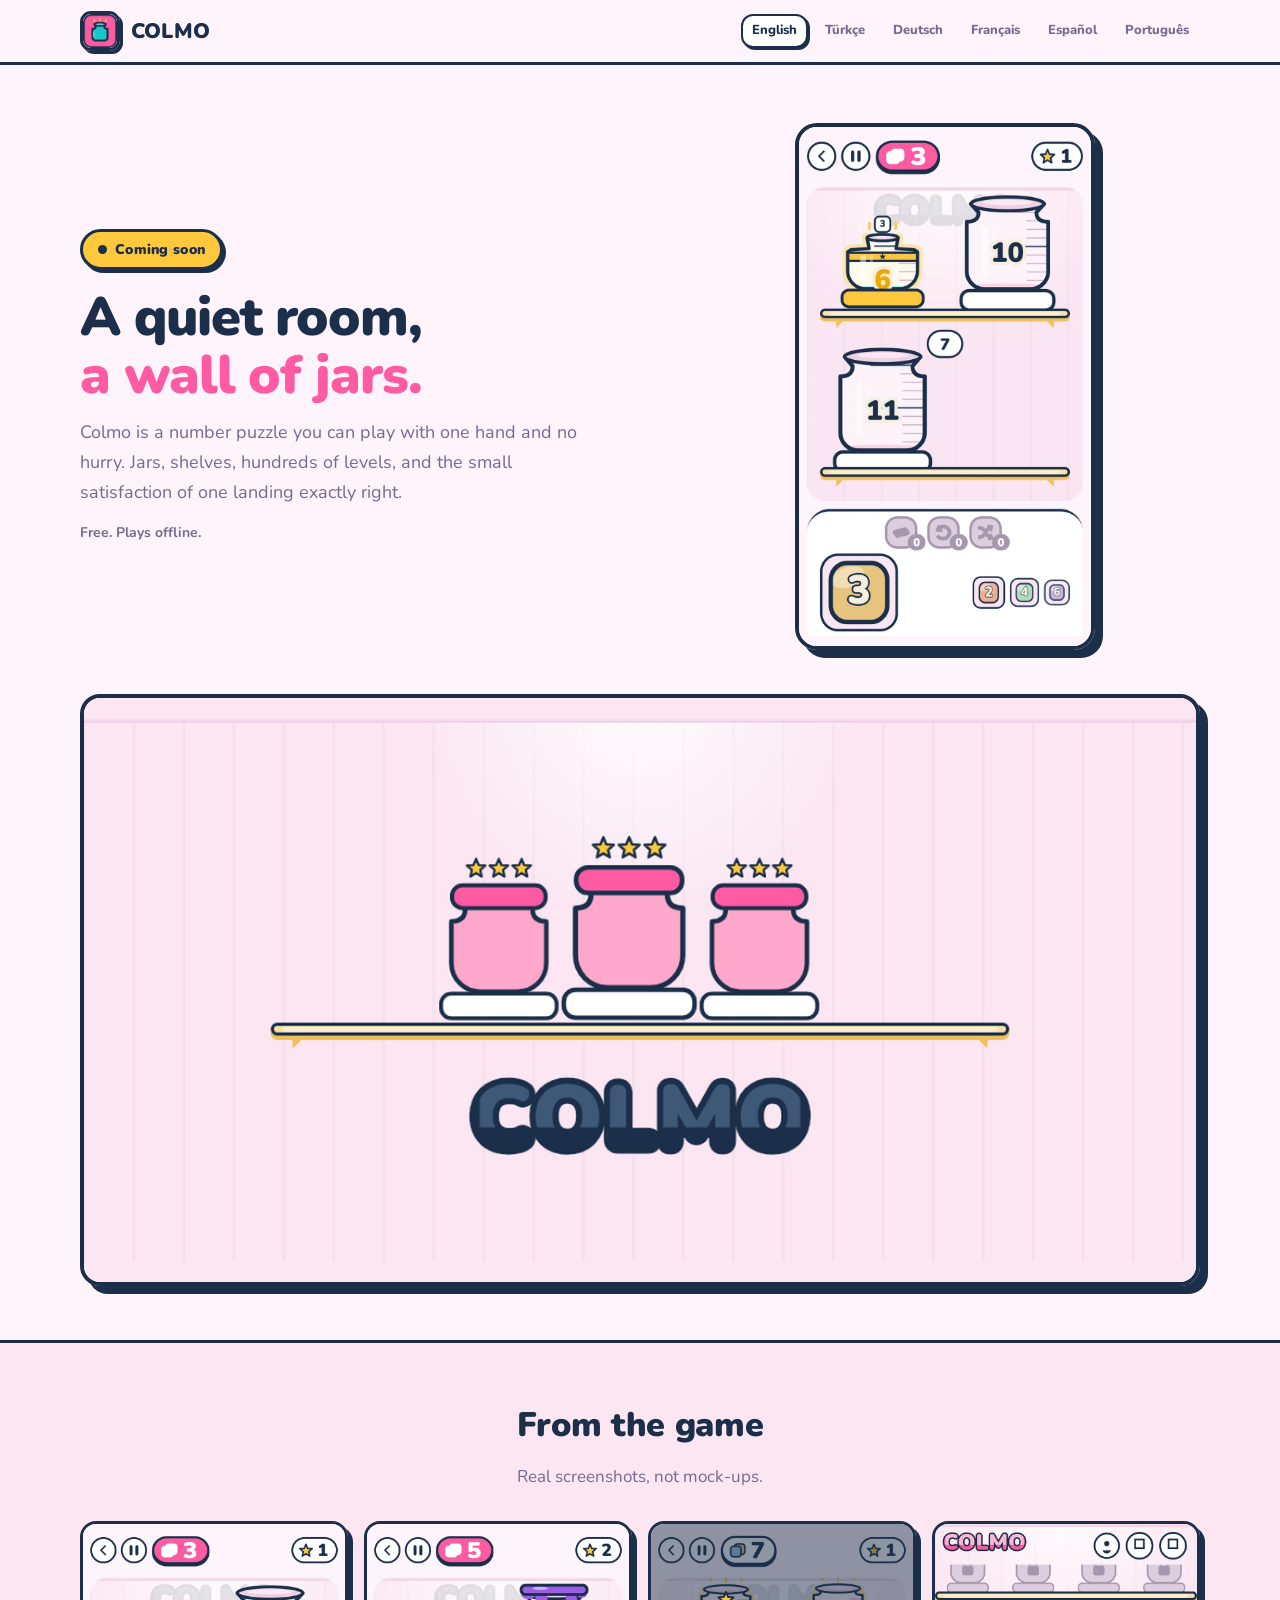
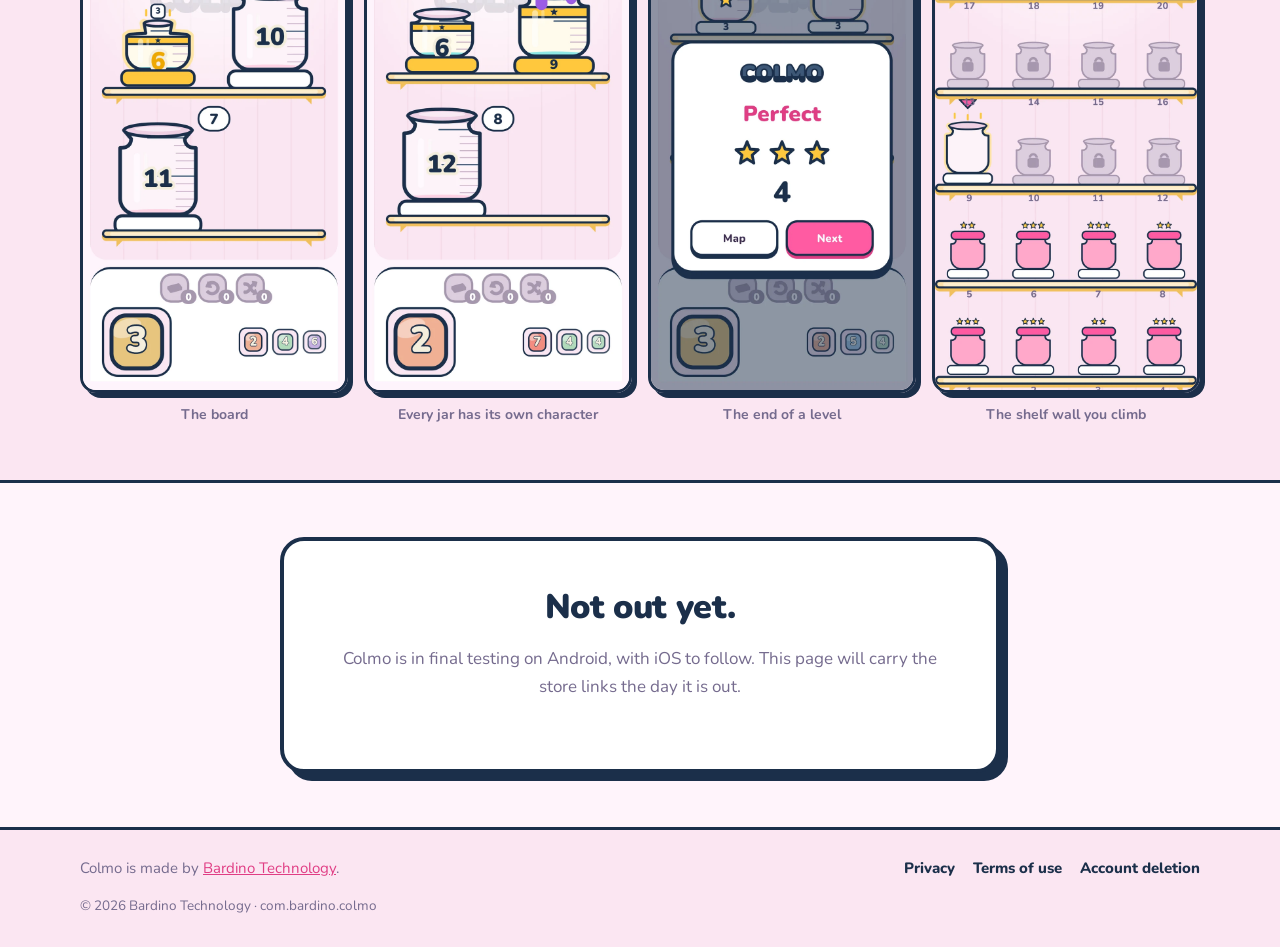
==== index.html @ 75ed853f "Move the site to colmo.bardino.app Links, canonical URLs, sitemap, contact address and CNAME now use" ====
<!DOCTYPE html>
<html lang="en">
<head>
    <meta charset="UTF-8">
    <meta name="viewport" content="width=device-width, initial-scale=1.0">
    <meta name="description" content="A calm number puzzle set in a room full of glass jars. Coming soon to Android and iOS.">
    <meta name="robots" content="index, follow">
    <meta property="og:type" content="website">
    <meta property="og:url" content="https://colmo.bardino.app/index.html">
    <meta property="og:title" content="Colmo - Fill every jar to the brim">
    <meta property="og:description" content="A calm number puzzle set in a room full of glass jars. Coming soon to Android and iOS.">
    <meta property="og:image" content="https://colmo.bardino.app/assets/colmo_share.png">
    <meta property="og:image:width" content="1200">
    <meta property="og:image:height" content="630">
    <meta property="og:locale" content="en_US">
    <meta property="og:site_name" content="Colmo">
    <meta name="twitter:card" content="summary_large_image">
    <meta name="twitter:title" content="Colmo - Fill every jar to the brim">
    <meta name="twitter:description" content="A calm number puzzle set in a room full of glass jars. Coming soon to Android and iOS.">
    <meta name="twitter:image" content="https://colmo.bardino.app/assets/colmo_share.png">
    <meta name="theme-color" content="#FFF4FB">
    <title>Colmo - Fill every jar to the brim</title>
    <link rel="canonical" href="https://colmo.bardino.app/index.html">
    <link rel="alternate" hreflang="en" href="https://colmo.bardino.app/index.html">
    <link rel="alternate" hreflang="tr" href="https://colmo.bardino.app/tr/index.html">
    <link rel="alternate" hreflang="de" href="https://colmo.bardino.app/de/index.html">
    <link rel="alternate" hreflang="fr" href="https://colmo.bardino.app/fr/index.html">
    <link rel="alternate" hreflang="es" href="https://colmo.bardino.app/es/index.html">
    <link rel="alternate" hreflang="pt" href="https://colmo.bardino.app/pt/index.html">
    <link rel="alternate" hreflang="x-default" href="https://colmo.bardino.app/">
    <link rel="icon" type="image/png" href="/favicon.png">
    <link rel="apple-touch-icon" href="/assets/colmo_icon.png">
    <link rel="manifest" href="/manifest.json">
    <link rel="preconnect" href="https://fonts.googleapis.com">
    <link rel="preconnect" href="https://fonts.gstatic.com" crossorigin>
    <link href="https://fonts.googleapis.com/css2?family=Nunito:wght@400;600;700;800;900&display=swap" rel="stylesheet">
    <link rel="stylesheet" href="/css/style.css">
</head>
<body>
<header class="ust">
    <div class="kap">
        <a class="marka" href="/">
            <img src="/assets/colmo_icon.png" alt="Colmo" width="40" height="40">
            <b>COLMO</b>
        </a>
        <div class="diller"><a href="/index.html" hreflang="en" aria-current="page">English</a><a href="/tr/index.html" hreflang="tr">Türkçe</a><a href="/de/index.html" hreflang="de">Deutsch</a><a href="/fr/index.html" hreflang="fr">Français</a><a href="/es/index.html" hreflang="es">Español</a><a href="/pt/index.html" hreflang="pt">Português</a></div>
    </div>
</header>

<section class="kahraman">
    <div class="kap">
        <div>
            <span class="rozet">Coming soon</span>
            <h1>A quiet room,<br><em>a wall of jars.</em></h1>
            <p class="alt">Colmo is a number puzzle you can play with one hand and no hurry. Jars, shelves, hundreds of levels, and the small satisfaction of one landing exactly right.</p>
            <p class="kucuk">Free. Plays offline.</p>
        </div>
        <div class="telefon">
            <img src="/assets/shots/01_board.webp" alt="The board" width="800" height="1422" loading="eager">
        </div>
    </div>
</section>

<section class="bant">
    <img src="/assets/colmo_share.png" alt="Colmo jars on a shelf" width="1200" height="630" loading="lazy">
</section>

<section class="duvar-bolum">
    <div class="kap">
        <h2>From the game</h2>
        <p class="bolum-alt">Real screenshots, not mock-ups.</p>
        <div class="vitrin"><figure><img src="/assets/shots/01_board.webp" alt="The board" width="800" height="1422" loading="lazy"><figcaption>The board</figcaption></figure><figure><img src="/assets/shots/02_wax.webp" alt="Every jar has its own character" width="800" height="1422" loading="lazy"><figcaption>Every jar has its own character</figcaption></figure><figure><img src="/assets/shots/03_result.webp" alt="The end of a level" width="800" height="1422" loading="lazy"><figcaption>The end of a level</figcaption></figure><figure><img src="/assets/shots/04_map.webp" alt="The shelf wall you climb" width="800" height="1422" loading="lazy"><figcaption>The shelf wall you climb</figcaption></figure></div>
    </div>
</section>

<section class="kapanis">
    <div class="kap">
        <div class="kutu">
            <h2>Not out yet.</h2>
            <p class="bolum-alt">Colmo is in final testing on Android, with iOS to follow. This page will carry the store links the day it is out.</p>
        </div>
    </div>
</section>

<script type="application/ld+json">
{
  "@context": "https://schema.org",
  "@type": "MobileApplication",
  "name": "Colmo",
  "applicationCategory": "GameApplication",
  "operatingSystem": "Android, iOS",
  "url": "https://colmo.bardino.app/",
  "image": "https://colmo.bardino.app/assets/colmo_share.png",
  "offers": {"@type": "Offer", "price": "0", "priceCurrency": "TRY"},
  "publisher": {"@type": "Organization", "name": "Bardino Technology"}
}
</script>
<footer>
    <div class="kap">
        <span>Colmo is made by <a href="https://bardino.app">Bardino Technology</a>.</span>
        <div class="f-baglantilar">
            <a href="/privacy.html">Privacy</a>
            <a href="/terms.html">Terms of use</a>
            <a href="/account-deletion.html">Account deletion</a>
        </div>
    </div>
    <div class="kap f-alt">&copy; 2026 Bardino Technology &middot; com.bardino.colmo</div>
</footer>

</body>
</html>
---- css/style.css ----
/* Colmo - colmo.bardino.app
 *
 * Palet oyunun kendisinden alindi (lib/theme.dart), siteye ozel renk
 * uydurulmadi. Decimo sitesindeki kural burada da gecerli: siteyi gorup
 * uygulamayi acan kisi ayni urune bakmali.
 *
 * Bir kural daha oyundan devralindi ve bu siteyi Decimo'nunkinden ayiran sey
 * o: COLMO'da derinlik KATI bir ofset kabartmadir, bulanik golge degil.
 * theme.dart'in basinda aynen boyle yaziyor ("a blur is a bug"). Sitede de
 * hicbir yerde blur yok; her kabartma tam piksel, tam renk.
 */

:root {
  --zemin:   #FFF4FB;
  --duvar:   #FBE6F2;
  --beyaz:   #FFFFFF;
  --pembe:   #FF5BA3;
  --pembe-d: #E03D84;
  --turkuaz: #14C8C8;
  --turkuaz-d: #0FA3A3;
  --sari:    #FFC83D;
  --sari-d:  #F0A800;
  --mor:     #9B5DE5;
  --lacivert:#1B2F4A;
  --ink:     #3A2A4D;
  --soluk:   #756B8E;
  --raf:     #FFE0A8;
  --raf-k:   #F2C05A;
  --r:       18px;
  --r-s:     12px;
}

* { box-sizing: border-box; margin: 0; padding: 0; }

/* Genislik ezilirken yukseklik oznitelikte kalirsa 1422 piksellik bir satir
   aciliyor ve metin ekranin altina dusuyor. height:auto sart. */
img { max-width: 100%; height: auto; display: block; }

html { scroll-behavior: smooth; }

body {
  background: var(--zemin);
  color: var(--ink);
  font-family: Nunito, system-ui, -apple-system, "Segoe UI", sans-serif;
  font-size: 17px;
  line-height: 1.65;
  -webkit-font-smoothing: antialiased;
}

.kap { width: min(1120px, 92vw); margin: 0 auto; }

a { color: var(--pembe-d); }

/* ── Ust bar ─────────────────────────────────────────────────────────── */
.ust {
  position: sticky; top: 0; z-index: 50;
  background: rgba(255, 244, 251, .92);
  border-bottom: 3px solid var(--lacivert);
}
.ust .kap { display: flex; align-items: center; gap: 14px; padding: 11px 0; }
.marka { display: flex; align-items: center; gap: 11px; text-decoration: none; color: var(--lacivert); }
.marka img {
  width: 40px; height: 40px; border-radius: 11px;
  border: 3px solid var(--lacivert);
  box-shadow: 3px 3px 0 var(--lacivert);
}
.marka b { font-size: 21px; font-weight: 900; letter-spacing: .01em; }

/* Dil secici: bayrak yok. Bayrak dili degil ulkeyi gosterir ve altisi da
   birden cok ulkede konusuluyor. */
.diller { margin-left: auto; display: flex; gap: 6px; flex-wrap: wrap; }
.diller a {
  display: inline-block; padding: 4px 9px; border-radius: var(--r-s);
  font-size: 13px; font-weight: 800; text-decoration: none;
  color: var(--soluk); border: 2px solid transparent;
}
.diller a:hover { color: var(--lacivert); border-color: var(--duvar); }
.diller a[aria-current="page"] {
  color: var(--lacivert); background: var(--beyaz);
  border-color: var(--lacivert); box-shadow: 2px 2px 0 var(--lacivert);
}

/* ── Kahraman ────────────────────────────────────────────────────────── */
.kahraman { padding: 58px 0 44px; }
.kahraman .kap { display: grid; grid-template-columns: 1.05fr .95fr; gap: 46px; align-items: center; }
@media (max-width: 860px) {
  .kahraman { padding: 36px 0 30px; }
  .kahraman .kap { grid-template-columns: 1fr; gap: 30px; }
}

.rozet {
  display: inline-flex; align-items: center; gap: 8px;
  background: var(--sari); color: var(--lacivert);
  border: 3px solid var(--lacivert); border-radius: 999px;
  box-shadow: 3px 3px 0 var(--lacivert);
  padding: 6px 15px; font-weight: 900; font-size: 14px; letter-spacing: .02em;
}
.rozet::before {
  content: ""; width: 9px; height: 9px; border-radius: 50%;
  background: var(--lacivert);
}

.kahraman h1 {
  margin: 18px 0 14px;
  font-size: clamp(34px, 5.6vw, 54px); line-height: 1.08;
  font-weight: 900; letter-spacing: -.02em; color: var(--lacivert);
}
.kahraman h1 em { font-style: normal; color: var(--pembe); }
.alt { font-size: 18px; color: var(--soluk); max-width: 46ch; }
.kucuk { margin-top: 14px; font-size: 14px; color: var(--soluk); font-weight: 700; }

.telefon img {
  width: min(300px, 76vw); margin: 0 auto;
  border-radius: 22px; border: 4px solid var(--lacivert);
  box-shadow: 8px 8px 0 var(--lacivert);
}

/* ── Bolumler ───────────────────────────────────────────────────────── */
section { padding: 54px 0; }
.duvar-bolum { background: var(--duvar); border-top: 3px solid var(--lacivert); border-bottom: 3px solid var(--lacivert); }
h2 {
  font-size: clamp(25px, 3.4vw, 34px); font-weight: 900;
  color: var(--lacivert); letter-spacing: -.01em; text-align: center;
}
.bolum-alt { text-align: center; color: var(--soluk); margin: 10px auto 30px; max-width: 62ch; }

.adimlar { display: grid; grid-template-columns: repeat(3, 1fr); gap: 20px; }
.ozellikler { display: grid; grid-template-columns: repeat(4, 1fr); gap: 18px; }
@media (max-width: 900px) { .adimlar { grid-template-columns: 1fr; } .ozellikler { grid-template-columns: repeat(2, 1fr); } }
@media (max-width: 520px) { .ozellikler { grid-template-columns: 1fr; } }

.adim, .ozellik {
  background: var(--beyaz); border: 3px solid var(--lacivert);
  border-radius: var(--r); padding: 22px 20px;
  box-shadow: 5px 5px 0 var(--lacivert);
}
.adim h3, .ozellik h3 { font-size: 18px; font-weight: 900; color: var(--lacivert); margin-bottom: 6px; }
.adim p, .ozellik p { color: var(--soluk); font-size: 15.5px; }

/* Bant: oyunun kendi karesi, tam genislikte. Siteye kavanoz cizilmiyor;
   gorunen her kavanoz oyundan geliyor. */
.bant { padding: 0 0 54px; }
.bant img {
  width: min(1120px, 92vw); margin: 0 auto;
  border-radius: 20px; border: 4px solid var(--lacivert);
  box-shadow: 8px 8px 0 var(--lacivert);
}

/* ── Vitrin ─────────────────────────────────────────────────────────── */
.vitrin { display: grid; grid-template-columns: repeat(4, 1fr); gap: 16px; }
@media (max-width: 900px) { .vitrin { grid-template-columns: repeat(2, 1fr); } }
.vitrin figure { text-align: center; }
.vitrin img {
  border-radius: 16px; border: 3px solid var(--lacivert);
  box-shadow: 5px 5px 0 var(--lacivert);
}
.vitrin figcaption { margin-top: 10px; font-size: 14px; color: var(--soluk); font-weight: 700; }

/* ── Kapanis ────────────────────────────────────────────────────────── */
.kapanis { text-align: center; }
.kapanis .kutu {
  background: var(--beyaz); border: 4px solid var(--lacivert);
  border-radius: 24px; box-shadow: 8px 8px 0 var(--lacivert);
  padding: 38px 26px; max-width: 720px; margin: 0 auto;
}

/* ── Altbilgi ───────────────────────────────────────────────────────── */
footer { border-top: 3px solid var(--lacivert); background: var(--duvar); padding: 26px 0 30px; }
footer .kap { display: flex; flex-wrap: wrap; gap: 14px; align-items: center; justify-content: space-between; }
footer span { color: var(--soluk); font-size: 15px; }
.f-baglantilar { display: flex; gap: 18px; flex-wrap: wrap; }
.f-baglantilar a { color: var(--lacivert); font-weight: 800; font-size: 15px; text-decoration: none; }
.f-baglantilar a:hover { color: var(--pembe); text-decoration: underline; }
.f-alt { margin-top: 14px; color: var(--soluk); font-size: 13.5px; justify-content: flex-start; }
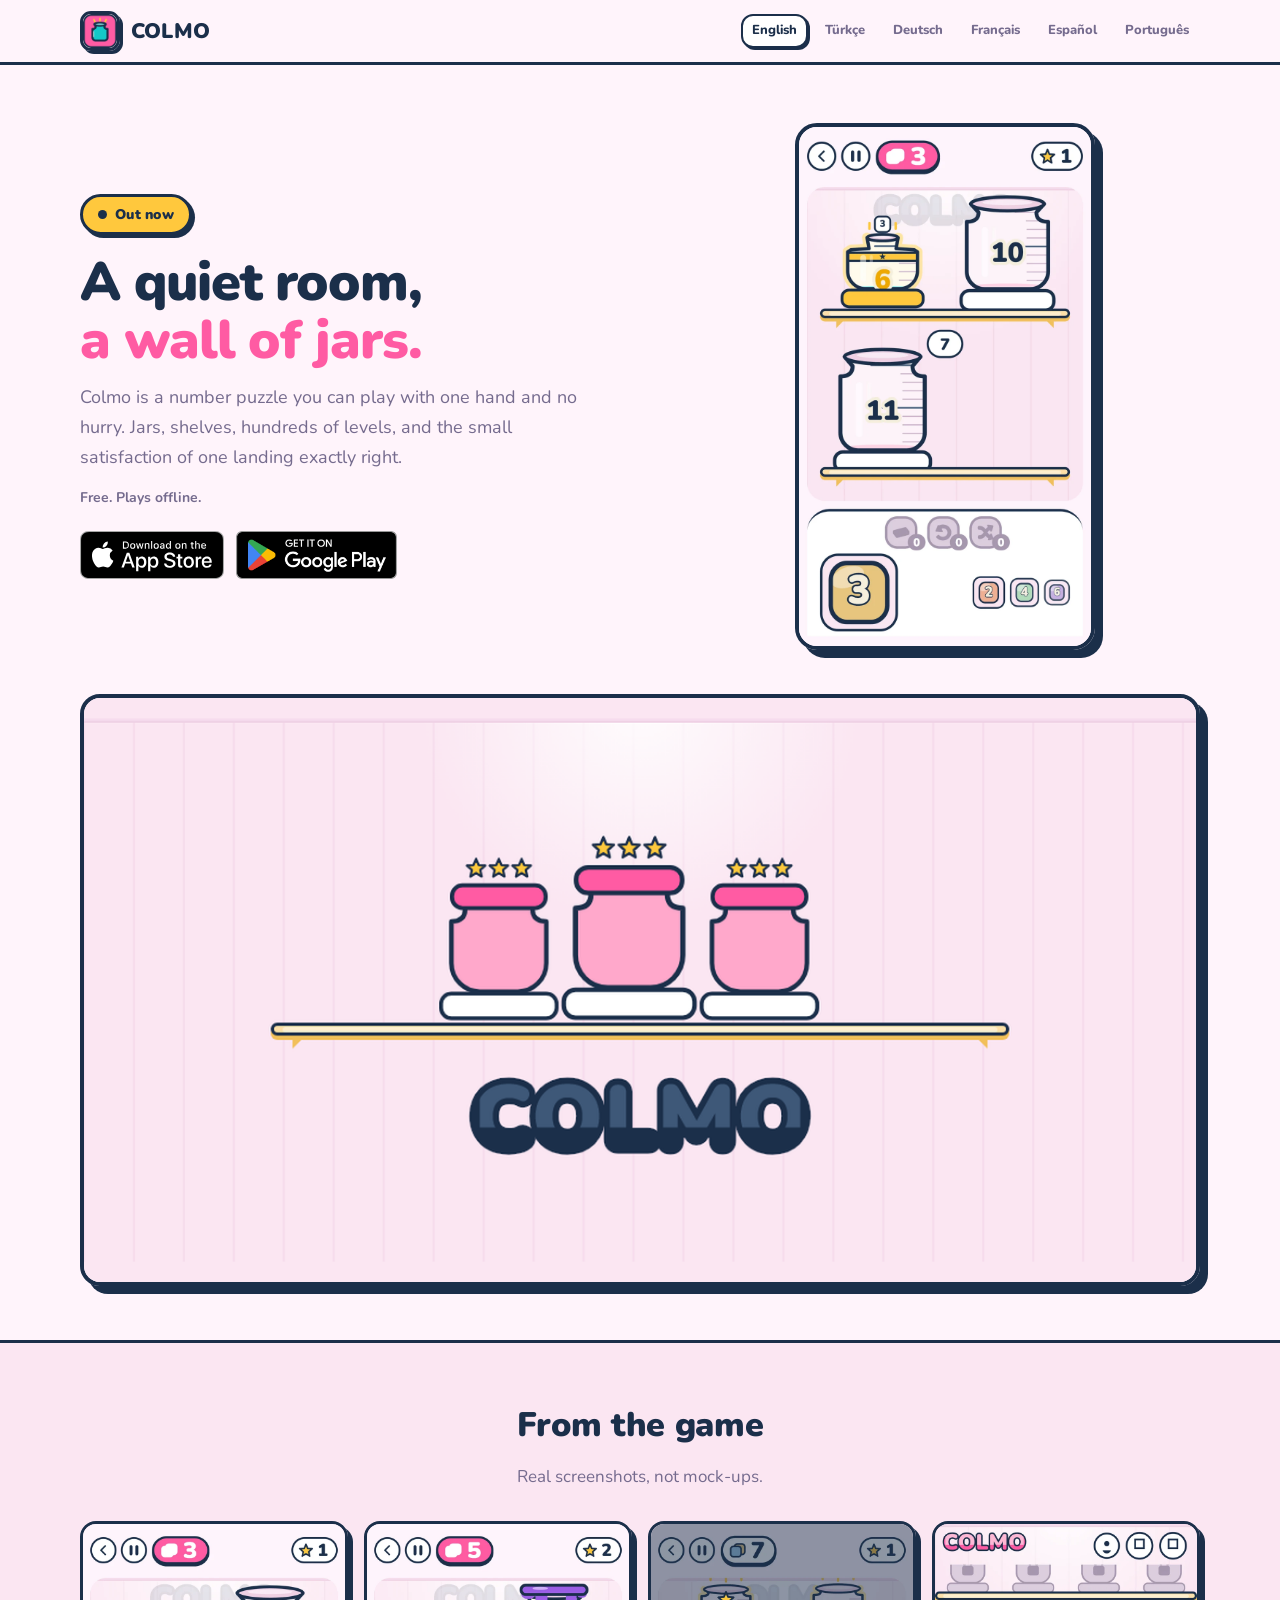
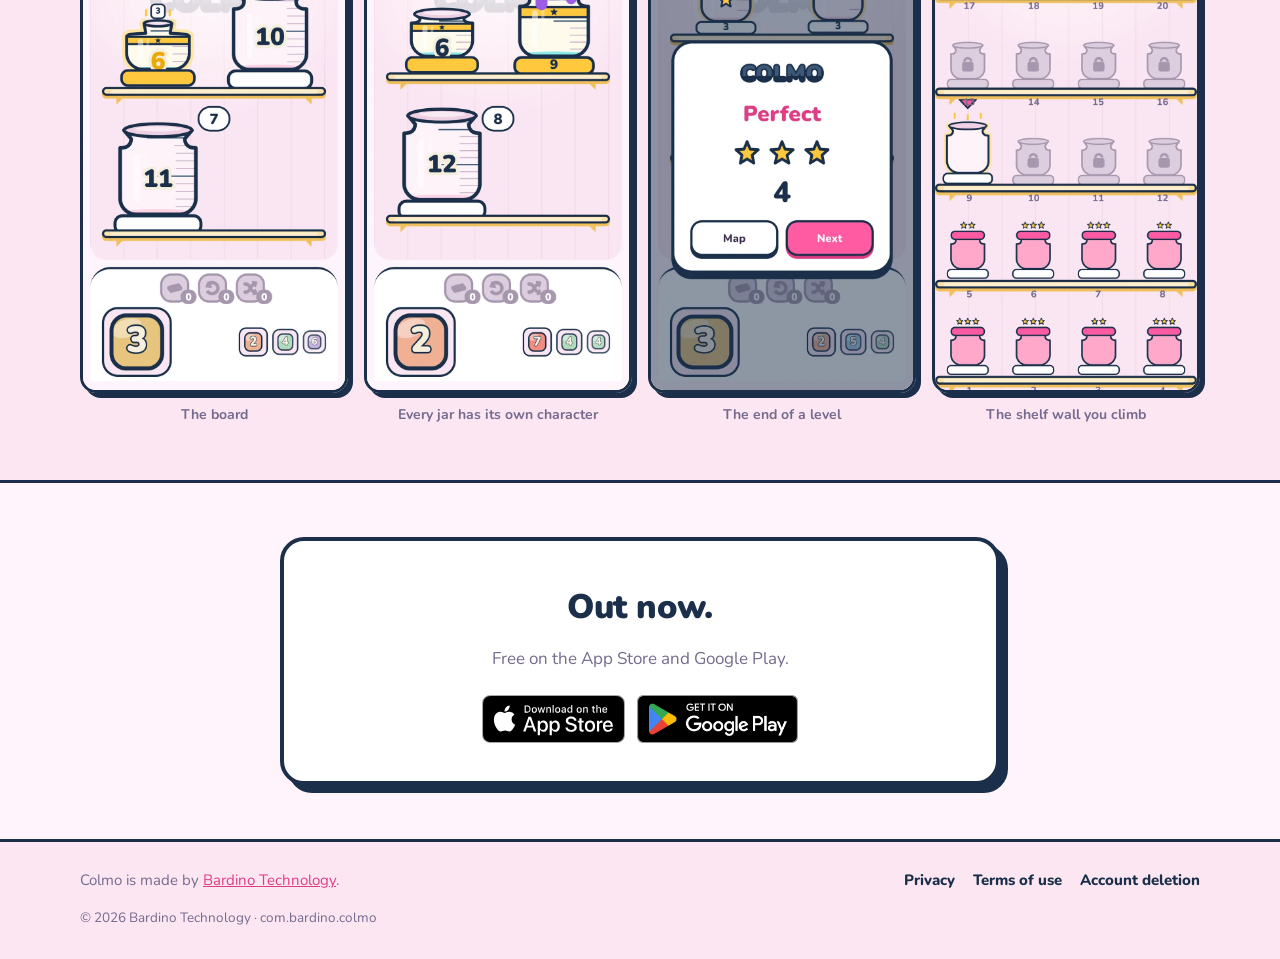
==== commit c19e472d: "Colmo is out: store badges and links in all six languages The landing page still said coming soon in" ====
--- a/index.html
+++ b/index.html
@@ -3,12 +3,12 @@
 <head>
     <meta charset="UTF-8">
     <meta name="viewport" content="width=device-width, initial-scale=1.0">
-    <meta name="description" content="A calm number puzzle set in a room full of glass jars. Coming soon to Android and iOS.">
+    <meta name="description" content="A calm number puzzle set in a room full of glass jars. Free on Android and iOS.">
     <meta name="robots" content="index, follow">
     <meta property="og:type" content="website">
     <meta property="og:url" content="https://colmo.bardino.app/index.html">
     <meta property="og:title" content="Colmo - Fill every jar to the brim">
-    <meta property="og:description" content="A calm number puzzle set in a room full of glass jars. Coming soon to Android and iOS.">
+    <meta property="og:description" content="A calm number puzzle set in a room full of glass jars. Free on Android and iOS.">
     <meta property="og:image" content="https://colmo.bardino.app/assets/colmo_share.png">
     <meta property="og:image:width" content="1200">
     <meta property="og:image:height" content="630">
@@ -16,7 +16,7 @@
     <meta property="og:site_name" content="Colmo">
     <meta name="twitter:card" content="summary_large_image">
     <meta name="twitter:title" content="Colmo - Fill every jar to the brim">
-    <meta name="twitter:description" content="A calm number puzzle set in a room full of glass jars. Coming soon to Android and iOS.">
+    <meta name="twitter:description" content="A calm number puzzle set in a room full of glass jars. Free on Android and iOS.">
     <meta name="twitter:image" content="https://colmo.bardino.app/assets/colmo_share.png">
     <meta name="theme-color" content="#FFF4FB">
     <title>Colmo - Fill every jar to the brim</title>
@@ -50,10 +50,11 @@
 <section class="kahraman">
     <div class="kap">
         <div>
-            <span class="rozet">Coming soon</span>
+            <span class="rozet">Out now</span>
             <h1>A quiet room,<br><em>a wall of jars.</em></h1>
             <p class="alt">Colmo is a number puzzle you can play with one hand and no hurry. Jars, shelves, hundreds of levels, and the small satisfaction of one landing exactly right.</p>
             <p class="kucuk">Free. Plays offline.</p>
+            <div class="magaza"><a href="https://apps.apple.com/app/colmo-jar-puzzle/id6805859722"><img src="/assets/badges/en/app_store.svg" alt="Colmo on the App Store" width="144" height="48"></a><a href="https://play.google.com/store/apps/details?id=com.bardino.colmo"><img src="/assets/badges/en/google_play.png" alt="Colmo on Google Play" width="161" height="48"></a></div>
         </div>
         <div class="telefon">
             <img src="/assets/shots/01_board.webp" alt="The board" width="800" height="1422" loading="eager">
@@ -76,8 +77,9 @@
 <section class="kapanis">
     <div class="kap">
         <div class="kutu">
-            <h2>Not out yet.</h2>
-            <p class="bolum-alt">Colmo is in final testing on Android, with iOS to follow. This page will carry the store links the day it is out.</p>
+            <h2>Out now.</h2>
+            <p class="bolum-alt">Free on the App Store and Google Play.</p>
+            <div class="magaza"><a href="https://apps.apple.com/app/colmo-jar-puzzle/id6805859722"><img src="/assets/badges/en/app_store.svg" alt="Colmo on the App Store" width="144" height="48"></a><a href="https://play.google.com/store/apps/details?id=com.bardino.colmo"><img src="/assets/badges/en/google_play.png" alt="Colmo on Google Play" width="161" height="48"></a></div>
         </div>
     </div>
 </section>
--- a/css/style.css
+++ b/css/style.css
@@ -115,6 +115,14 @@
   box-shadow: 8px 8px 0 var(--lacivert);
 }
 
+/* Magaza rozetleri resmi dosyalar, olduklari gibi: kabartma, cerceve ya da
+   renk eklenmez (Apple ve Google kilavuzu). Kati golge kurali burada islemez.
+   Iki rozet arasi en az rozet boyunun dortte biri. */
+.magaza { margin-top: 22px; display: flex; gap: 12px; flex-wrap: wrap; }
+.magaza a { display: block; }
+.magaza img { height: 48px; width: auto; }
+.kapanis .magaza { justify-content: center; }
+
 /* ── Bolumler ───────────────────────────────────────────────────────── */
 section { padding: 54px 0; }
 .duvar-bolum { background: var(--duvar); border-top: 3px solid var(--lacivert); border-bottom: 3px solid var(--lacivert); }
@@ -163,6 +171,7 @@
   border-radius: 24px; box-shadow: 8px 8px 0 var(--lacivert);
   padding: 38px 26px; max-width: 720px; margin: 0 auto;
 }
+.kapanis .kutu .bolum-alt { margin-bottom: 0; }
 
 /* ── Altbilgi ───────────────────────────────────────────────────────── */
 footer { border-top: 3px solid var(--lacivert); background: var(--duvar); padding: 26px 0 30px; }
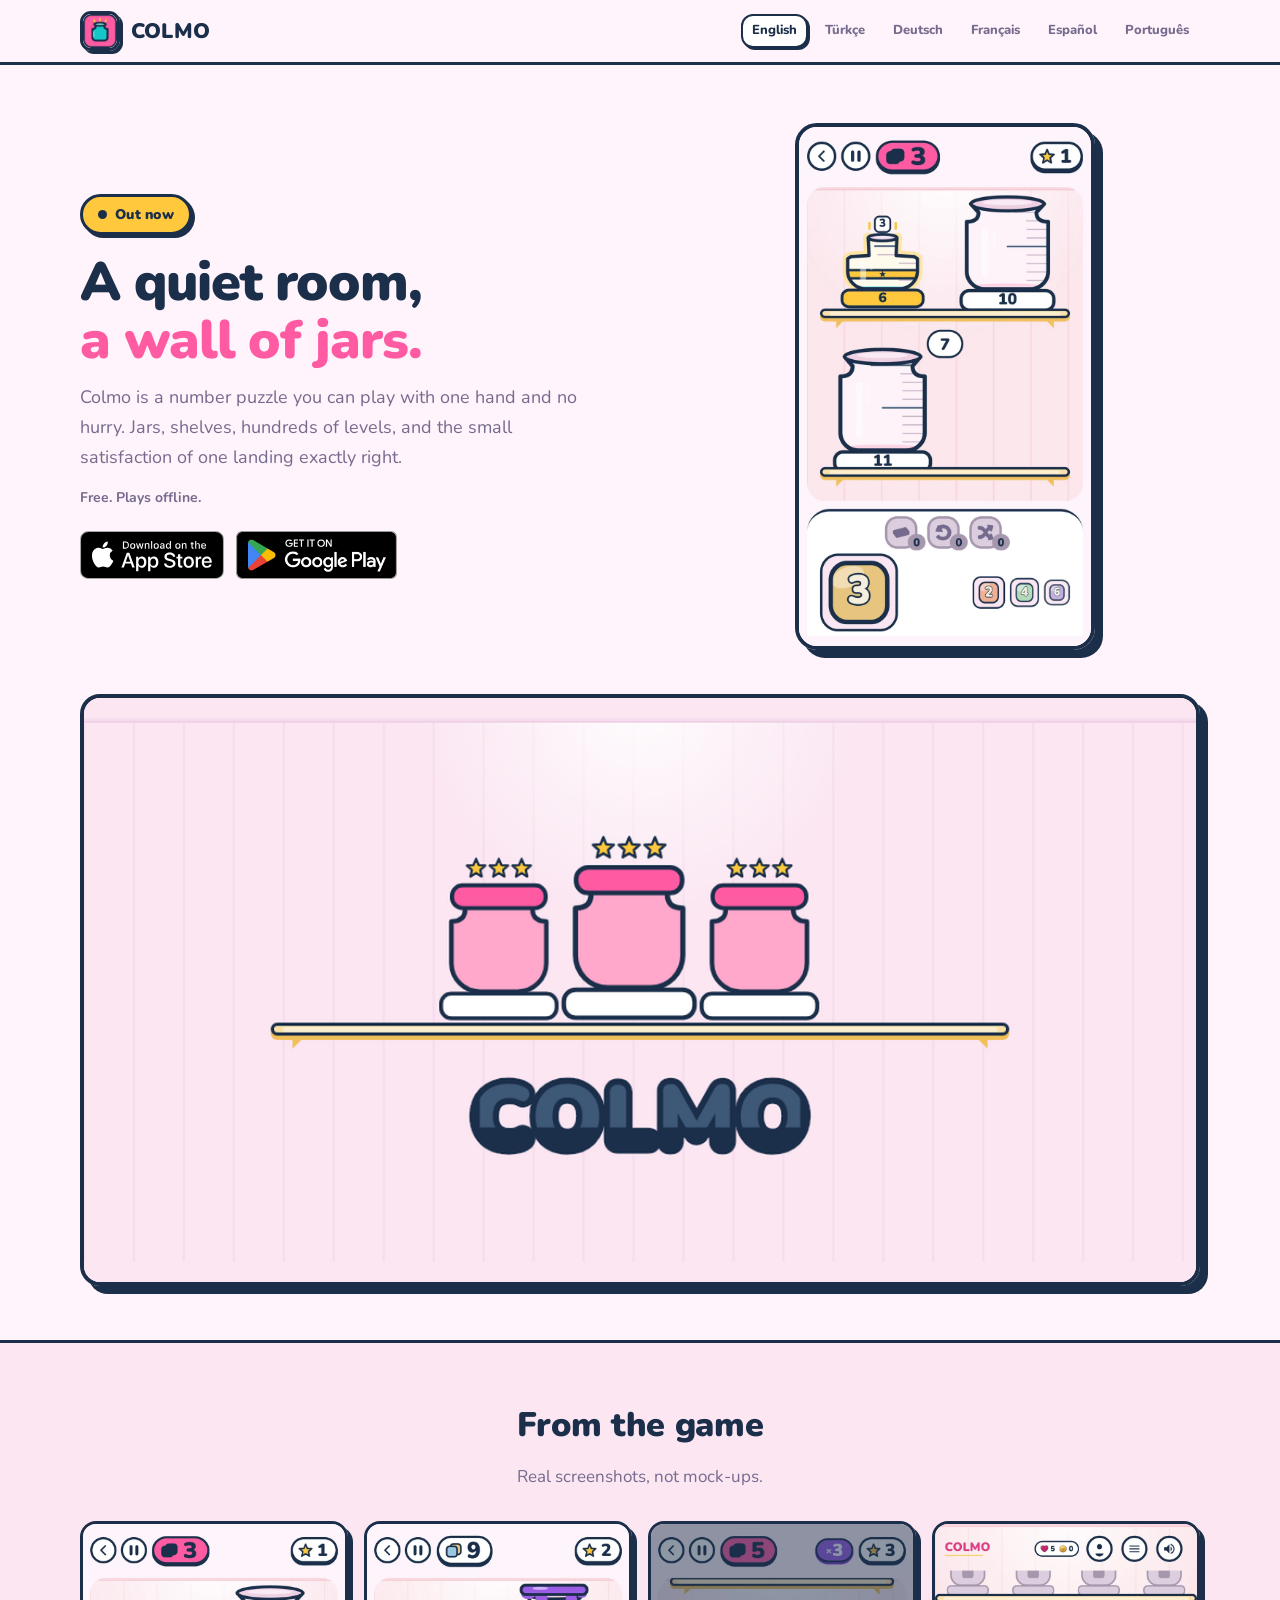
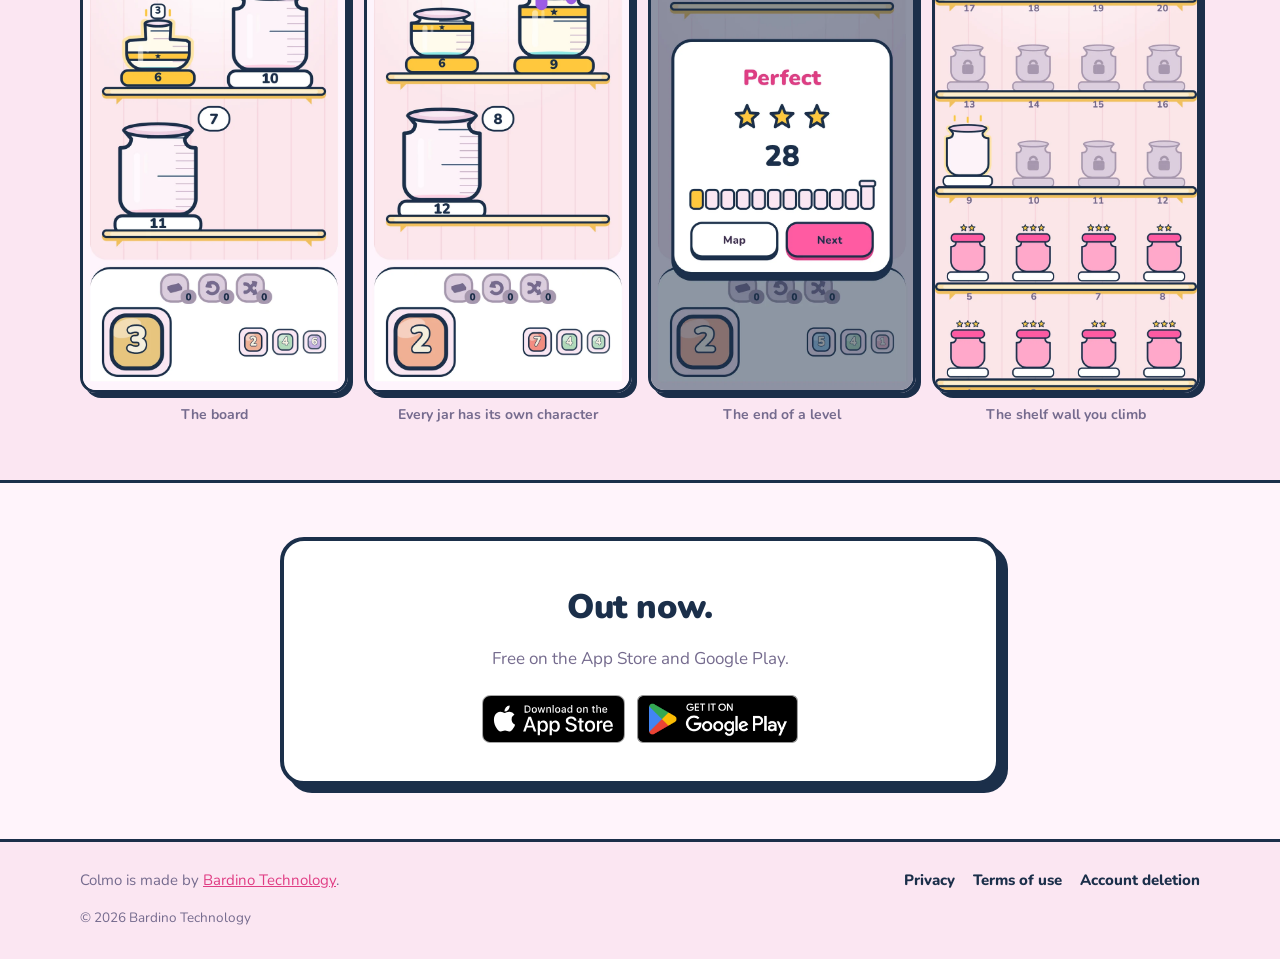
==== commit 0048caf6: "Follow the system dark mode, drop the package name, refresh screenshots bardino.app follows prefers-" ====
--- a/index.html
+++ b/index.html
@@ -18,7 +18,8 @@
     <meta name="twitter:title" content="Colmo - Fill every jar to the brim">
     <meta name="twitter:description" content="A calm number puzzle set in a room full of glass jars. Free on Android and iOS.">
     <meta name="twitter:image" content="https://colmo.bardino.app/assets/colmo_share.png">
-    <meta name="theme-color" content="#FFF4FB">
+    <meta name="theme-color" content="#FFF4FB" media="(prefers-color-scheme: light)">
+    <meta name="theme-color" content="#3A2A4D" media="(prefers-color-scheme: dark)">
     <title>Colmo - Fill every jar to the brim</title>
     <link rel="canonical" href="https://colmo.bardino.app/index.html">
     <link rel="alternate" hreflang="en" href="https://colmo.bardino.app/index.html">
@@ -106,7 +107,7 @@
             <a href="/account-deletion.html">Account deletion</a>
         </div>
     </div>
-    <div class="kap f-alt">&copy; 2026 Bardino Technology &middot; com.bardino.colmo</div>
+    <div class="kap f-alt">&copy; 2026 Bardino Technology</div>
 </footer>
 
 </body>
--- a/css/style.css
+++ b/css/style.css
@@ -28,6 +28,36 @@
   --raf-k:   #F2C05A;
   --r:       18px;
   --r-s:     12px;
+
+  /* Lacivert iki ayri is goruyordu: baslik rengi ve kontur/golge rengi. Acik
+     temada ikisi ayni renk, koyu temada ayrilmalari gerek (baslik acilir,
+     kontur koyulasir), o yuzden iki ad. Sari rozetin uzerindeki lacivert ise
+     zeminden bagimsiz, --lacivert olarak kaldi. */
+  --baslik:  var(--lacivert);
+  --kontur:  var(--lacivert);
+  --ust:     rgba(255, 244, 251, .92);
+  --baglanti: var(--pembe-d);
+  color-scheme: light dark;
+}
+
+/* Koyu tema: sistem tercihine uyuyor, bardino.app ile ayni kural. Oyunun koyu
+   temasi yok; zemin bardino.app'in koyu temada Colmo kartina verdigi renk
+   (#3A2A4D, oyunun murekkebi), kontur ve golge oradaki #07060F. Ara tonlar bu
+   ikisiyle acik metin renginin karisimi, yeni renk uydurulmadi. Pembe
+   baglanti koyu kutuda AA'yi gecmiyor (3.35); oyunun acik pembesi #FFB8D4
+   geciyor (6.02). */
+@media (prefers-color-scheme: dark) {
+  :root {
+    --zemin:   #3A2A4D;
+    --duvar:   #2B1F3A;
+    --beyaz:   #4E3E5D;
+    --ink:     #E9E3EF;
+    --soluk:   #C9C0DA;
+    --baslik:  #FDF6F0;
+    --kontur:  #07060F;
+    --ust:     rgba(58, 42, 77, .92);
+    --baglanti: #FFB8D4;
+  }
 }
 
 * { box-sizing: border-box; margin: 0; padding: 0; }
@@ -49,20 +79,20 @@
 
 .kap { width: min(1120px, 92vw); margin: 0 auto; }
 
-a { color: var(--pembe-d); }
+a { color: var(--baglanti); }
 
 /* ── Ust bar ─────────────────────────────────────────────────────────── */
 .ust {
   position: sticky; top: 0; z-index: 50;
-  background: rgba(255, 244, 251, .92);
-  border-bottom: 3px solid var(--lacivert);
+  background: var(--ust);
+  border-bottom: 3px solid var(--kontur);
 }
 .ust .kap { display: flex; align-items: center; gap: 14px; padding: 11px 0; }
-.marka { display: flex; align-items: center; gap: 11px; text-decoration: none; color: var(--lacivert); }
+.marka { display: flex; align-items: center; gap: 11px; text-decoration: none; color: var(--baslik); }
 .marka img {
   width: 40px; height: 40px; border-radius: 11px;
-  border: 3px solid var(--lacivert);
-  box-shadow: 3px 3px 0 var(--lacivert);
+  border: 3px solid var(--kontur);
+  box-shadow: 3px 3px 0 var(--kontur);
 }
 .marka b { font-size: 21px; font-weight: 900; letter-spacing: .01em; }
 
@@ -74,10 +104,10 @@
   font-size: 13px; font-weight: 800; text-decoration: none;
   color: var(--soluk); border: 2px solid transparent;
 }
-.diller a:hover { color: var(--lacivert); border-color: var(--duvar); }
+.diller a:hover { color: var(--baslik); border-color: var(--duvar); }
 .diller a[aria-current="page"] {
-  color: var(--lacivert); background: var(--beyaz);
-  border-color: var(--lacivert); box-shadow: 2px 2px 0 var(--lacivert);
+  color: var(--baslik); background: var(--beyaz);
+  border-color: var(--kontur); box-shadow: 2px 2px 0 var(--kontur);
 }
 
 /* ── Kahraman ────────────────────────────────────────────────────────── */
@@ -91,8 +121,8 @@
 .rozet {
   display: inline-flex; align-items: center; gap: 8px;
   background: var(--sari); color: var(--lacivert);
-  border: 3px solid var(--lacivert); border-radius: 999px;
-  box-shadow: 3px 3px 0 var(--lacivert);
+  border: 3px solid var(--kontur); border-radius: 999px;
+  box-shadow: 3px 3px 0 var(--kontur);
   padding: 6px 15px; font-weight: 900; font-size: 14px; letter-spacing: .02em;
 }
 .rozet::before {
@@ -103,7 +133,7 @@
 .kahraman h1 {
   margin: 18px 0 14px;
   font-size: clamp(34px, 5.6vw, 54px); line-height: 1.08;
-  font-weight: 900; letter-spacing: -.02em; color: var(--lacivert);
+  font-weight: 900; letter-spacing: -.02em; color: var(--baslik);
 }
 .kahraman h1 em { font-style: normal; color: var(--pembe); }
 .alt { font-size: 18px; color: var(--soluk); max-width: 46ch; }
@@ -111,8 +141,8 @@
 
 .telefon img {
   width: min(300px, 76vw); margin: 0 auto;
-  border-radius: 22px; border: 4px solid var(--lacivert);
-  box-shadow: 8px 8px 0 var(--lacivert);
+  border-radius: 22px; border: 4px solid var(--kontur);
+  box-shadow: 8px 8px 0 var(--kontur);
 }
 
 /* Magaza rozetleri resmi dosyalar, olduklari gibi: kabartma, cerceve ya da
@@ -125,10 +155,10 @@
 
 /* ── Bolumler ───────────────────────────────────────────────────────── */
 section { padding: 54px 0; }
-.duvar-bolum { background: var(--duvar); border-top: 3px solid var(--lacivert); border-bottom: 3px solid var(--lacivert); }
+.duvar-bolum { background: var(--duvar); border-top: 3px solid var(--kontur); border-bottom: 3px solid var(--kontur); }
 h2 {
   font-size: clamp(25px, 3.4vw, 34px); font-weight: 900;
-  color: var(--lacivert); letter-spacing: -.01em; text-align: center;
+  color: var(--baslik); letter-spacing: -.01em; text-align: center;
 }
 .bolum-alt { text-align: center; color: var(--soluk); margin: 10px auto 30px; max-width: 62ch; }
 
@@ -138,11 +168,11 @@
 @media (max-width: 520px) { .ozellikler { grid-template-columns: 1fr; } }
 
 .adim, .ozellik {
-  background: var(--beyaz); border: 3px solid var(--lacivert);
+  background: var(--beyaz); border: 3px solid var(--kontur);
   border-radius: var(--r); padding: 22px 20px;
-  box-shadow: 5px 5px 0 var(--lacivert);
-}
-.adim h3, .ozellik h3 { font-size: 18px; font-weight: 900; color: var(--lacivert); margin-bottom: 6px; }
+  box-shadow: 5px 5px 0 var(--kontur);
+}
+.adim h3, .ozellik h3 { font-size: 18px; font-weight: 900; color: var(--baslik); margin-bottom: 6px; }
 .adim p, .ozellik p { color: var(--soluk); font-size: 15.5px; }
 
 /* Bant: oyunun kendi karesi, tam genislikte. Siteye kavanoz cizilmiyor;
@@ -150,8 +180,8 @@
 .bant { padding: 0 0 54px; }
 .bant img {
   width: min(1120px, 92vw); margin: 0 auto;
-  border-radius: 20px; border: 4px solid var(--lacivert);
-  box-shadow: 8px 8px 0 var(--lacivert);
+  border-radius: 20px; border: 4px solid var(--kontur);
+  box-shadow: 8px 8px 0 var(--kontur);
 }
 
 /* ── Vitrin ─────────────────────────────────────────────────────────── */
@@ -159,25 +189,25 @@
 @media (max-width: 900px) { .vitrin { grid-template-columns: repeat(2, 1fr); } }
 .vitrin figure { text-align: center; }
 .vitrin img {
-  border-radius: 16px; border: 3px solid var(--lacivert);
-  box-shadow: 5px 5px 0 var(--lacivert);
+  border-radius: 16px; border: 3px solid var(--kontur);
+  box-shadow: 5px 5px 0 var(--kontur);
 }
 .vitrin figcaption { margin-top: 10px; font-size: 14px; color: var(--soluk); font-weight: 700; }
 
 /* ── Kapanis ────────────────────────────────────────────────────────── */
 .kapanis { text-align: center; }
 .kapanis .kutu {
-  background: var(--beyaz); border: 4px solid var(--lacivert);
-  border-radius: 24px; box-shadow: 8px 8px 0 var(--lacivert);
+  background: var(--beyaz); border: 4px solid var(--kontur);
+  border-radius: 24px; box-shadow: 8px 8px 0 var(--kontur);
   padding: 38px 26px; max-width: 720px; margin: 0 auto;
 }
 .kapanis .kutu .bolum-alt { margin-bottom: 0; }
 
 /* ── Altbilgi ───────────────────────────────────────────────────────── */
-footer { border-top: 3px solid var(--lacivert); background: var(--duvar); padding: 26px 0 30px; }
+footer { border-top: 3px solid var(--kontur); background: var(--duvar); padding: 26px 0 30px; }
 footer .kap { display: flex; flex-wrap: wrap; gap: 14px; align-items: center; justify-content: space-between; }
 footer span { color: var(--soluk); font-size: 15px; }
 .f-baglantilar { display: flex; gap: 18px; flex-wrap: wrap; }
-.f-baglantilar a { color: var(--lacivert); font-weight: 800; font-size: 15px; text-decoration: none; }
+.f-baglantilar a { color: var(--baslik); font-weight: 800; font-size: 15px; text-decoration: none; }
 .f-baglantilar a:hover { color: var(--pembe); text-decoration: underline; }
 .f-alt { margin-top: 14px; color: var(--soluk); font-size: 13.5px; justify-content: flex-start; }
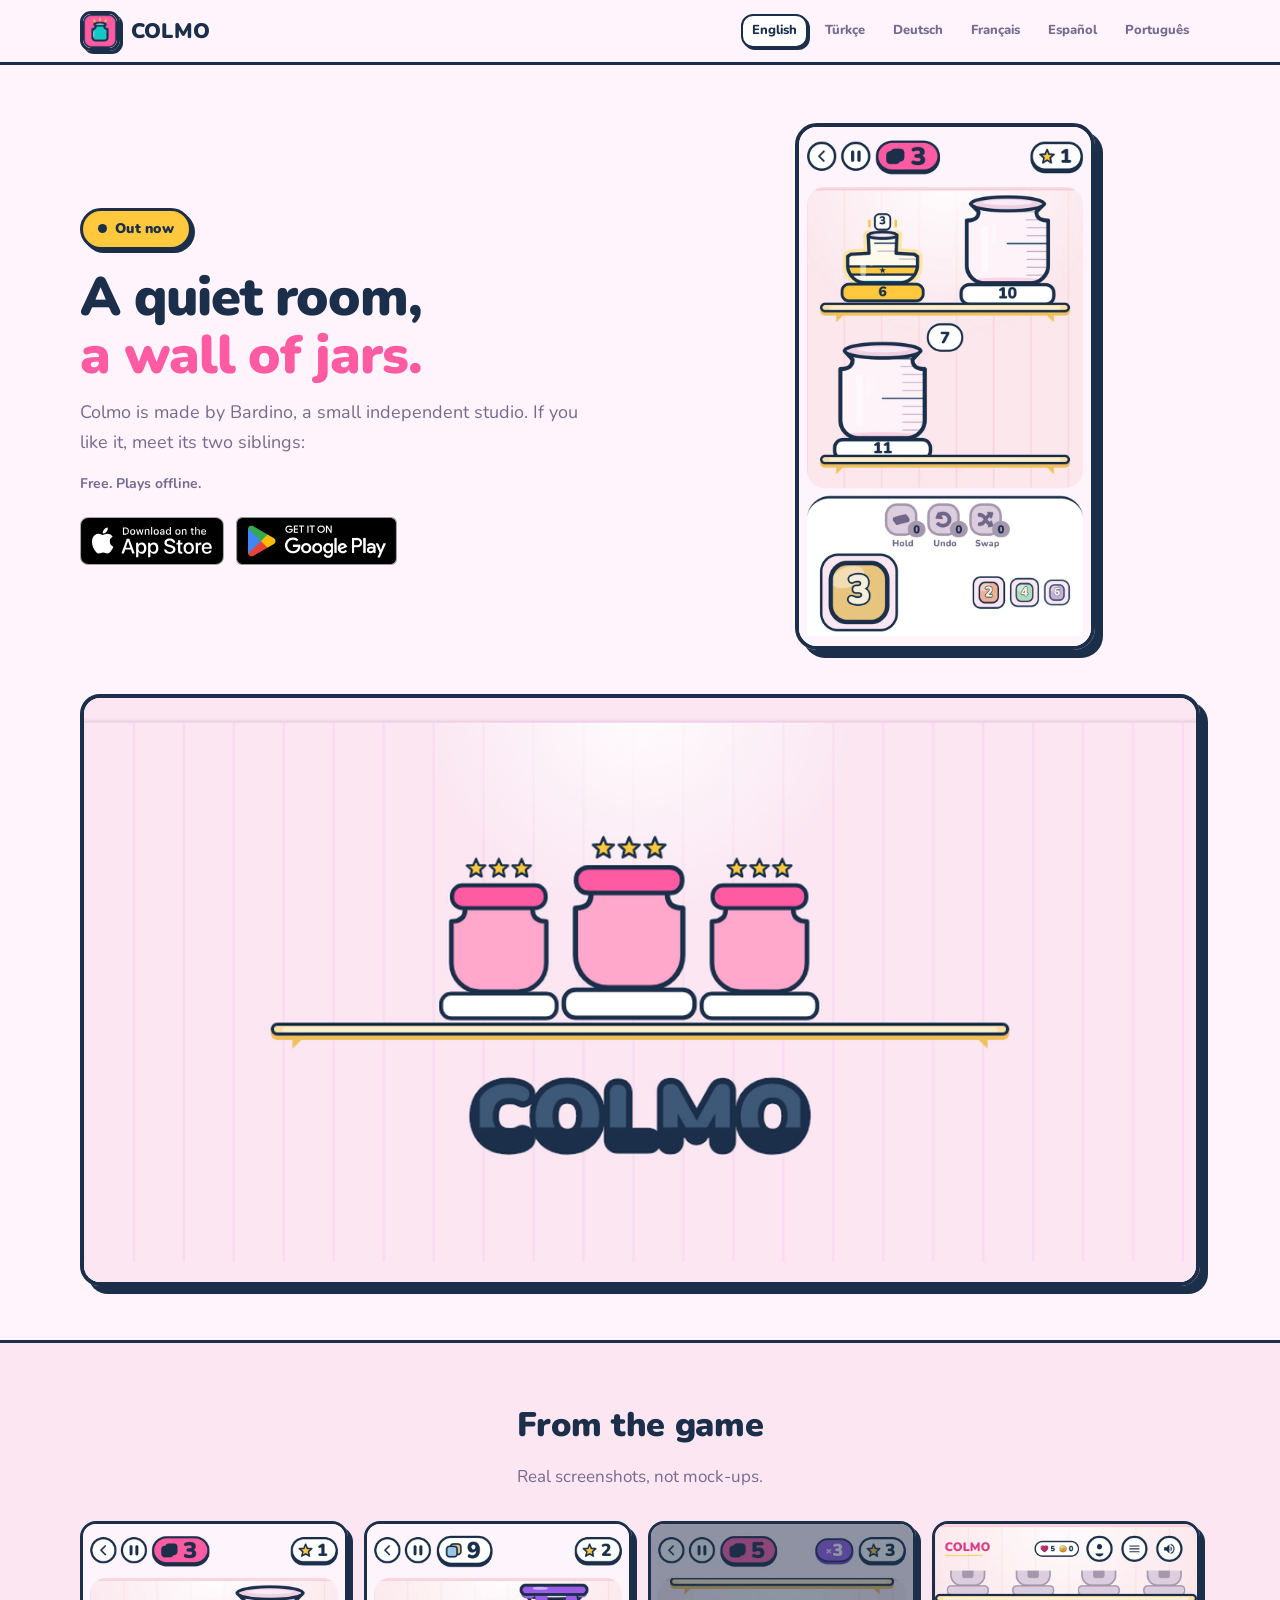
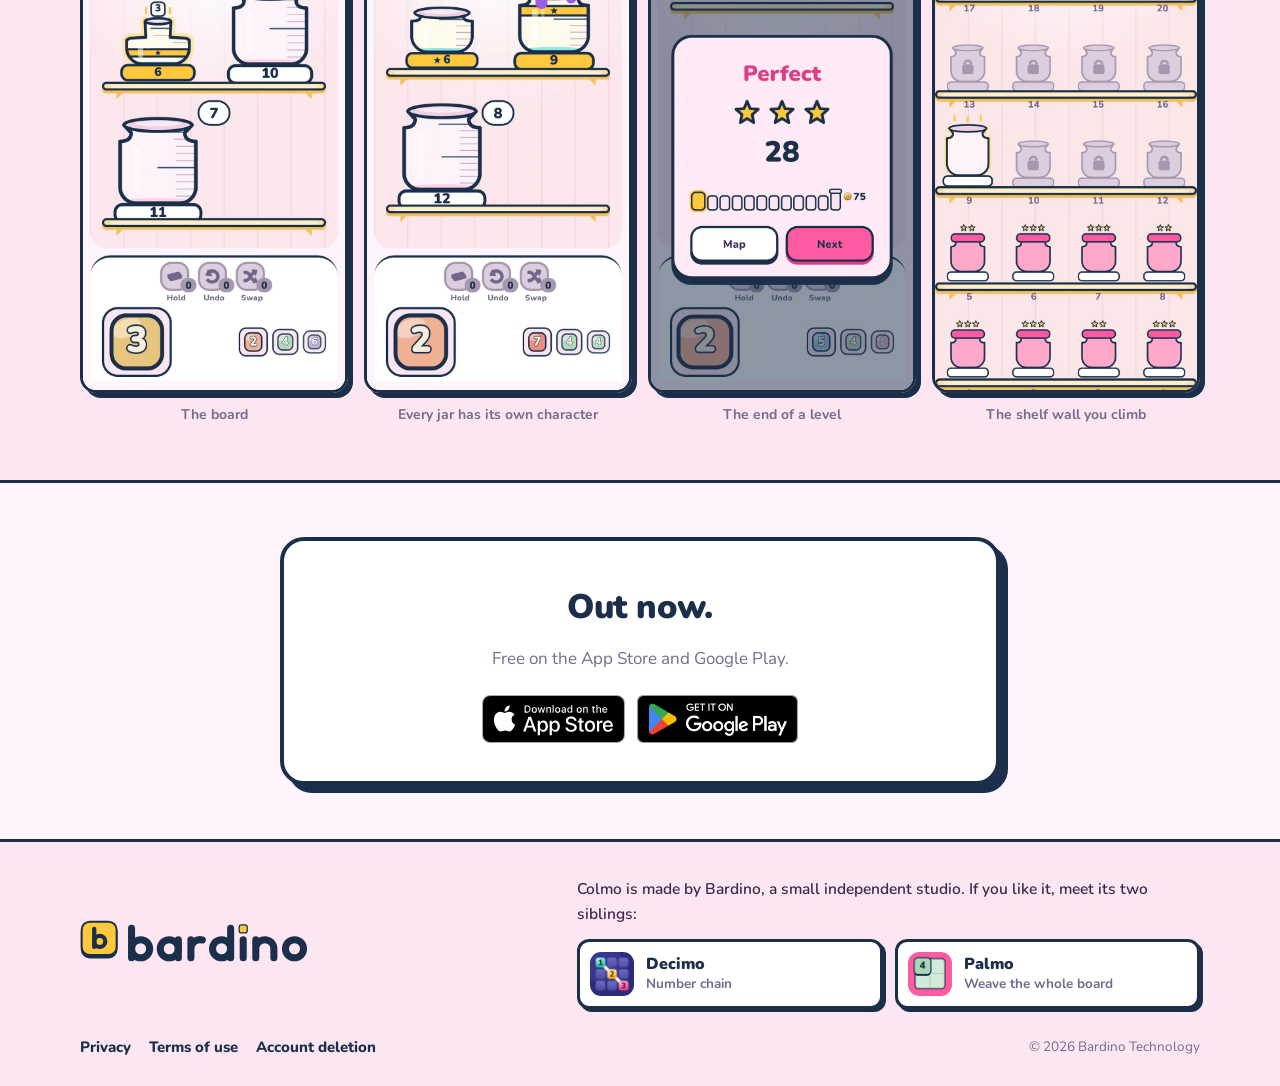
==== commit ab69fc6e: "One footer for the three game sites: Bardino, then the two siblings The footers only said "X is made" ====
--- a/index.html
+++ b/index.html
@@ -53,7 +53,7 @@
         <div>
             <span class="rozet">Out now</span>
             <h1>A quiet room,<br><em>a wall of jars.</em></h1>
-            <p class="alt">Colmo is a number puzzle you can play with one hand and no hurry. Jars, shelves, hundreds of levels, and the small satisfaction of one landing exactly right.</p>
+            <p class="alt">Colmo is made by Bardino, a small independent studio. If you like it, meet its two siblings:</p>
             <p class="kucuk">Free. Plays offline.</p>
             <div class="magaza"><a href="https://apps.apple.com/app/colmo-jar-puzzle/id6805859722"><img src="/assets/badges/en/app_store.svg" alt="Colmo on the App Store" width="144" height="48"></a><a href="https://play.google.com/store/apps/details?id=com.bardino.colmo"><img src="/assets/badges/en/google_play.png" alt="Colmo on Google Play" width="161" height="48"></a></div>
         </div>
@@ -98,16 +98,22 @@
   "publisher": {"@type": "Organization", "name": "Bardino Technology"}
 }
 </script>
-<footer>
-    <div class="kap">
-        <span>Colmo is made by <a href="https://bardino.app">Bardino Technology</a>.</span>
+<footer class="aile">
+    <div class="kap aile-ust">
+        <a class="aile-marka" href="https://bardino.app/"><svg class="aile-logo" viewBox="0 0 600 124" role="img" aria-label="Bardino"><rect x="4.5" y="13.5" width="91" height="87" rx="21" fill="#1B2F4A" stroke="#1B2F4A" stroke-width="5"/><rect x="4.5" y="7" width="91" height="87" rx="21" fill="#FFC83D" stroke="#1B2F4A" stroke-width="5"/><g fill="none" stroke="#1B2F4A" stroke-width="11.2" stroke-linecap="round"><path d="M37.1 26.1V72.9"/><circle cx="51.5" cy="58.5" r="14.4"/></g><g transform="translate(124 12) scale(.656)"><g fill="none" stroke="currentColor" stroke-width="28" stroke-linecap="round" stroke-linejoin="round"><path d="M16 19V136"/><circle cx="52" cy="100" r="36"/><circle cx="166" cy="100" r="36"/><path d="M202 64V136"/><path d="M252 64V136M252 100A36 36 0 0 1 297.32 65.23"/><circle cx="374" cy="100" r="36"/><path d="M410 19V136"/><path d="M460 64V136"/><path d="M510 64V136M510 100A36 36 0 0 1 582 100V136"/><circle cx="664" cy="100" r="36"/></g><rect x="444" y="5" width="32" height="32" rx="9" fill="#FFC83D" stroke="currentColor" stroke-width="5"/></g></svg></a>
+        <div class="aile-kardes">
+            <p>Colmo is made by Bardino, a small independent studio. If you like it, meet its two siblings:</p>
+            <ul><li><a href="https://decimo.bardino.app/"><img src="/assets/aile/decimo.webp" alt="" width="44" height="44" loading="lazy"><span><b>Decimo</b><small>Number chain</small></span></a></li><li><a href="https://palmo.bardino.app/"><img src="/assets/aile/palmo.webp" alt="" width="44" height="44" loading="lazy"><span><b>Palmo</b><small>Weave the whole board</small></span></a></li></ul>
+        </div>
+    </div>
+    <div class="kap aile-alt">
         <div class="f-baglantilar">
             <a href="/privacy.html">Privacy</a>
             <a href="/terms.html">Terms of use</a>
             <a href="/account-deletion.html">Account deletion</a>
         </div>
+        <span>&copy; 2026 Bardino Technology</span>
     </div>
-    <div class="kap f-alt">&copy; 2026 Bardino Technology</div>
 </footer>
 
 </body>
--- a/css/style.css
+++ b/css/style.css
@@ -204,10 +204,30 @@
 .kapanis .kutu .bolum-alt { margin-bottom: 0; }
 
 /* ── Altbilgi ───────────────────────────────────────────────────────── */
-footer { border-top: 3px solid var(--kontur); background: var(--duvar); padding: 26px 0 30px; }
-footer .kap { display: flex; flex-wrap: wrap; gap: 14px; align-items: center; justify-content: space-between; }
-footer span { color: var(--soluk); font-size: 15px; }
+/* Uc oyun sitesinde ayni yapi (bkz. build.py aile()): Bardino logosu, tek
+   cumle ve iki kardes kart, en altta yasal satir. Burada Colmo'nun
+   kurallariyla ciziliyor: 3 px kontur, kati capraz kabartma, blur yok. */
+footer { border-top: 3px solid var(--kontur); background: var(--duvar); padding: 34px 0 26px; }
+.aile-ust { display: grid; grid-template-columns: minmax(0, 1fr) minmax(0, 1.35fr); gap: 22px 36px; align-items: center; }
+@media (max-width: 760px) { .aile-ust { grid-template-columns: 1fr; } }
+.aile-marka { display: inline-block; color: var(--baslik); border-radius: var(--r-s); }
+.aile-logo { width: min(230px, 62vw); height: auto; display: block; }
+.aile-kardes p { color: var(--ink); font-size: 15.5px; font-weight: 600; margin-bottom: 12px; }
+.aile-kardes ul { list-style: none; display: grid; grid-template-columns: repeat(auto-fit, minmax(200px, 1fr)); gap: 12px; }
+.aile-kardes a {
+  display: flex; align-items: center; gap: 12px; padding: 10px 14px 10px 10px;
+  text-decoration: none; background: var(--beyaz);
+  border: 3px solid var(--kontur); border-radius: var(--r-s);
+  box-shadow: 3px 3px 0 var(--kontur);
+  transition: transform .12s ease, box-shadow .12s ease;
+}
+.aile-kardes a:hover { transform: translate(-1px, -1px); box-shadow: 4px 4px 0 var(--kontur); }
+.aile-kardes img { width: 44px; height: 44px; border-radius: 11px; flex: none; }
+.aile-kardes b { display: block; color: var(--baslik); font-size: 16px; font-weight: 900; line-height: 1.2; }
+.aile-kardes small { display: block; color: var(--soluk); font-size: 13.5px; font-weight: 700; line-height: 1.35; }
+.aile-alt { display: flex; flex-wrap: wrap; gap: 10px 18px; align-items: center; justify-content: space-between; margin-top: 26px; }
+.aile-alt > span { color: var(--soluk); font-size: 13.5px; }
+@media (prefers-reduced-motion: reduce) { .aile-kardes a { transition: none; } }
 .f-baglantilar { display: flex; gap: 18px; flex-wrap: wrap; }
 .f-baglantilar a { color: var(--baslik); font-weight: 800; font-size: 15px; text-decoration: none; }
 .f-baglantilar a:hover { color: var(--pembe); text-decoration: underline; }
-.f-alt { margin-top: 14px; color: var(--soluk); font-size: 13.5px; justify-content: flex-start; }
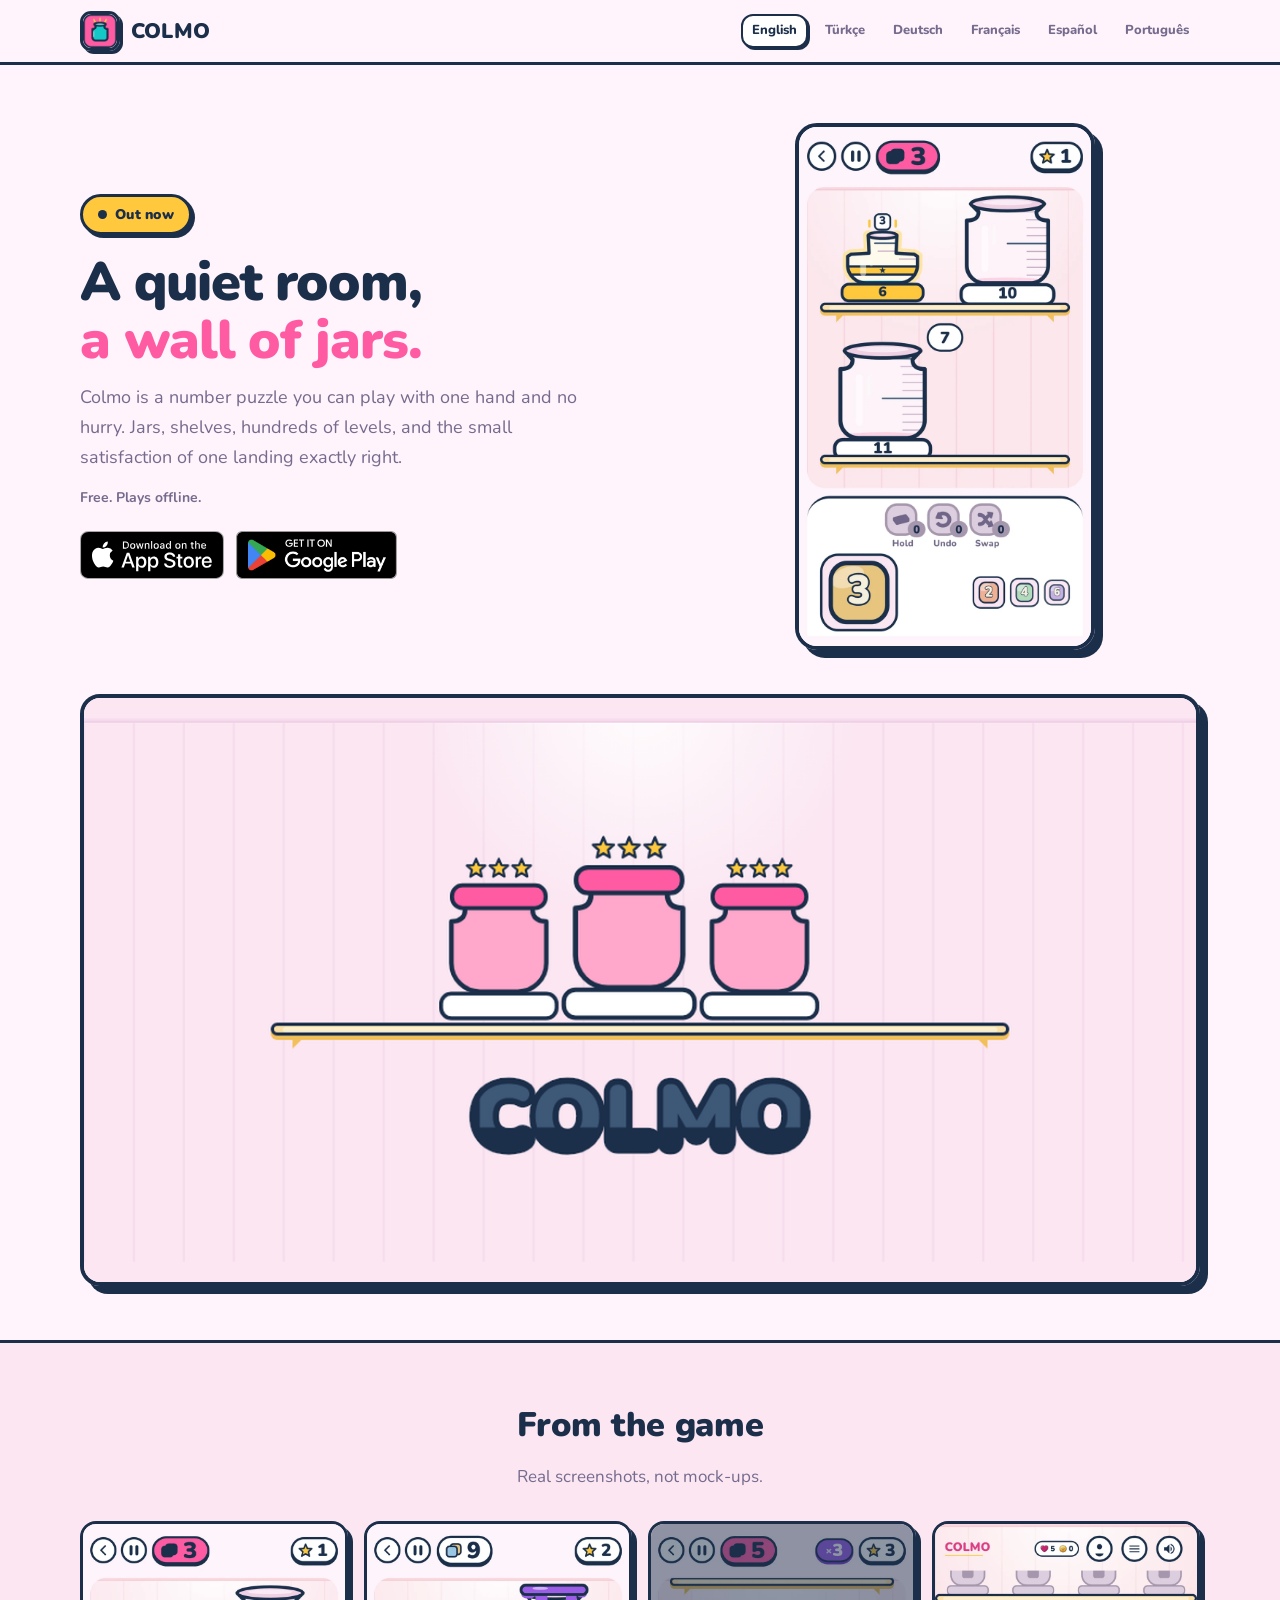
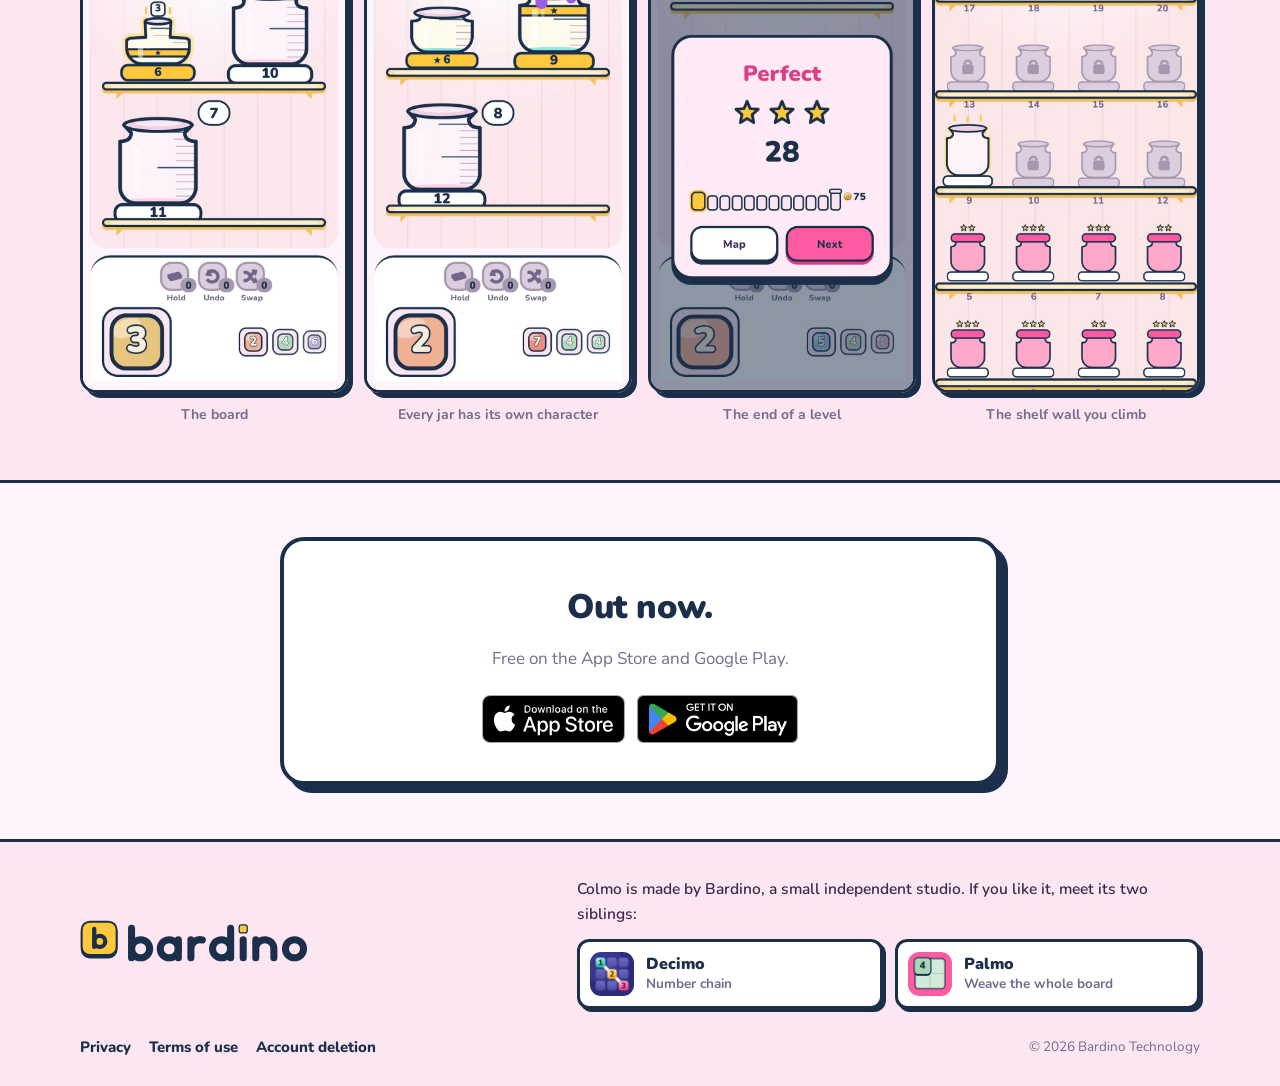
==== commit 89f13a4a: "Give the hero paragraph its text back The footer change added a second "lead" key to each language's" ====
--- a/index.html
+++ b/index.html
@@ -53,7 +53,7 @@
         <div>
             <span class="rozet">Out now</span>
             <h1>A quiet room,<br><em>a wall of jars.</em></h1>
-            <p class="alt">Colmo is made by Bardino, a small independent studio. If you like it, meet its two siblings:</p>
+            <p class="alt">Colmo is a number puzzle you can play with one hand and no hurry. Jars, shelves, hundreds of levels, and the small satisfaction of one landing exactly right.</p>
             <p class="kucuk">Free. Plays offline.</p>
             <div class="magaza"><a href="https://apps.apple.com/app/colmo-jar-puzzle/id6805859722"><img src="/assets/badges/en/app_store.svg" alt="Colmo on the App Store" width="144" height="48"></a><a href="https://play.google.com/store/apps/details?id=com.bardino.colmo"><img src="/assets/badges/en/google_play.png" alt="Colmo on Google Play" width="161" height="48"></a></div>
         </div>
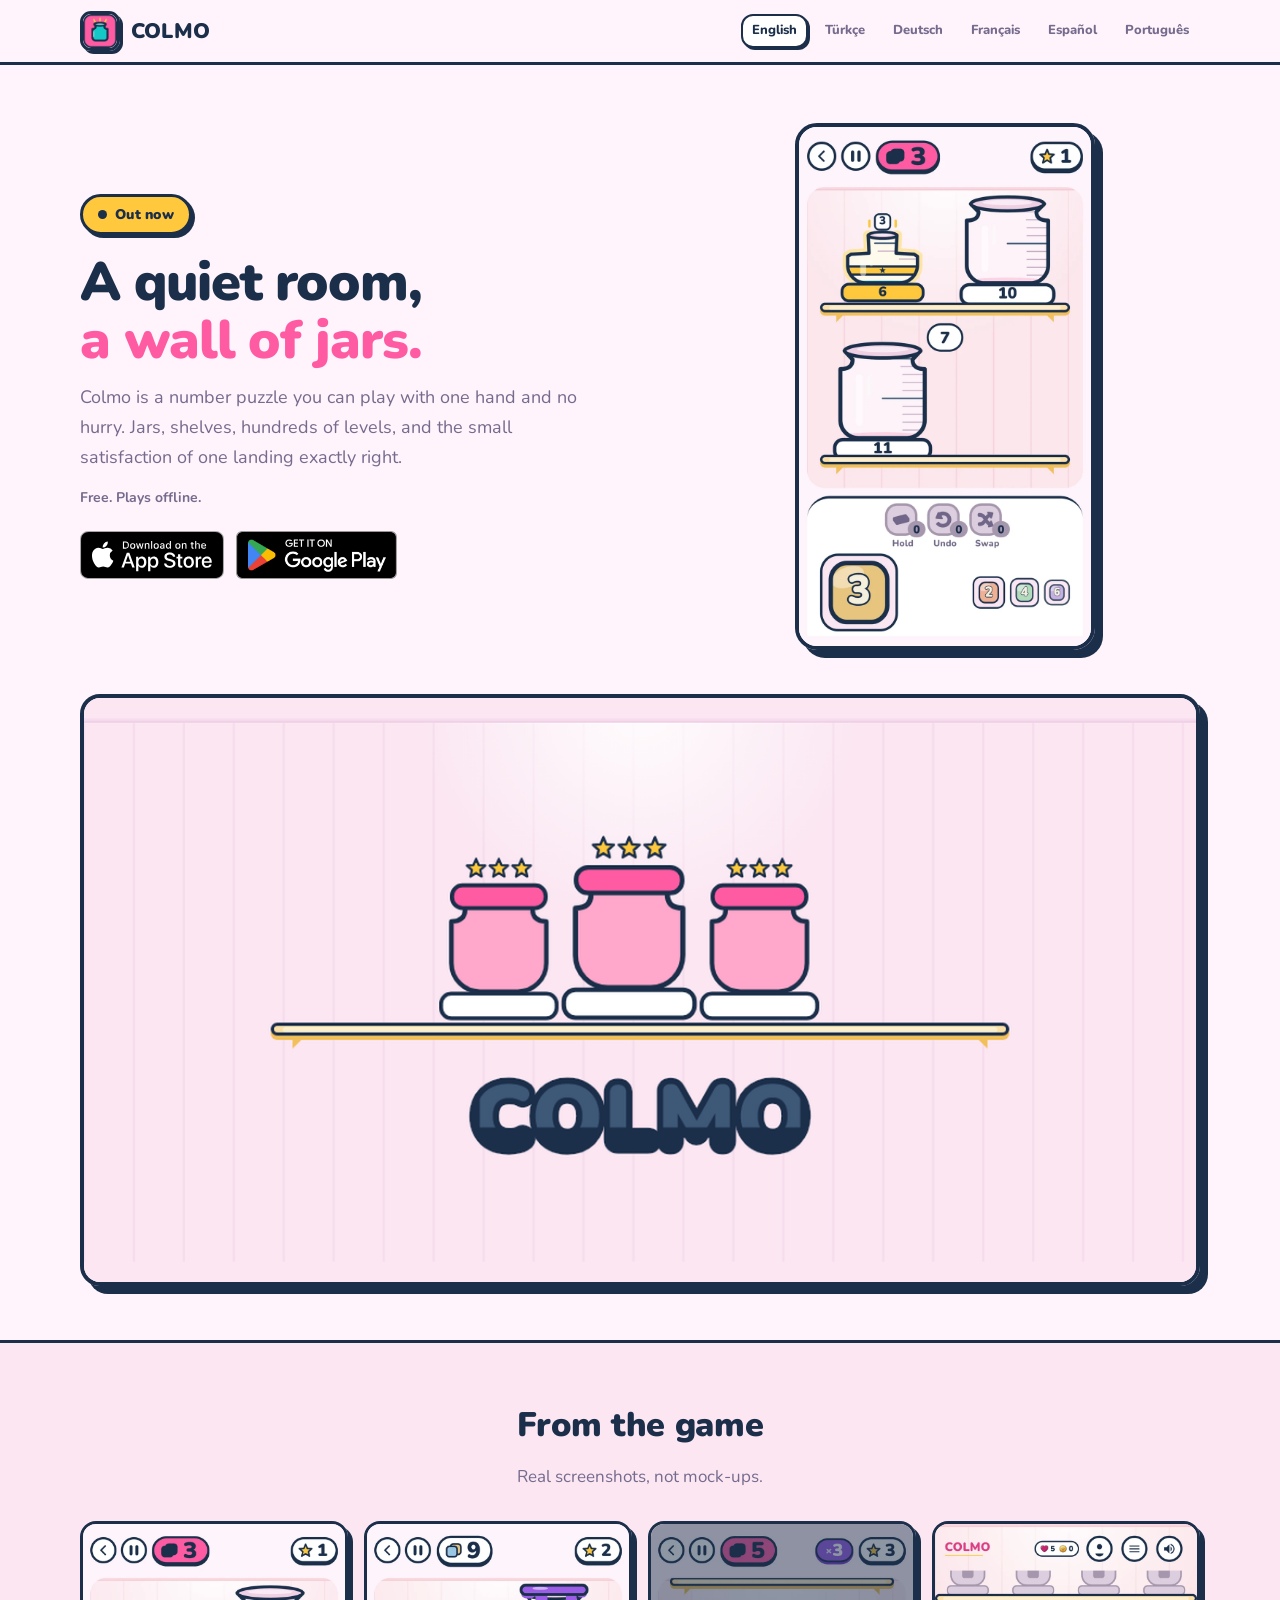
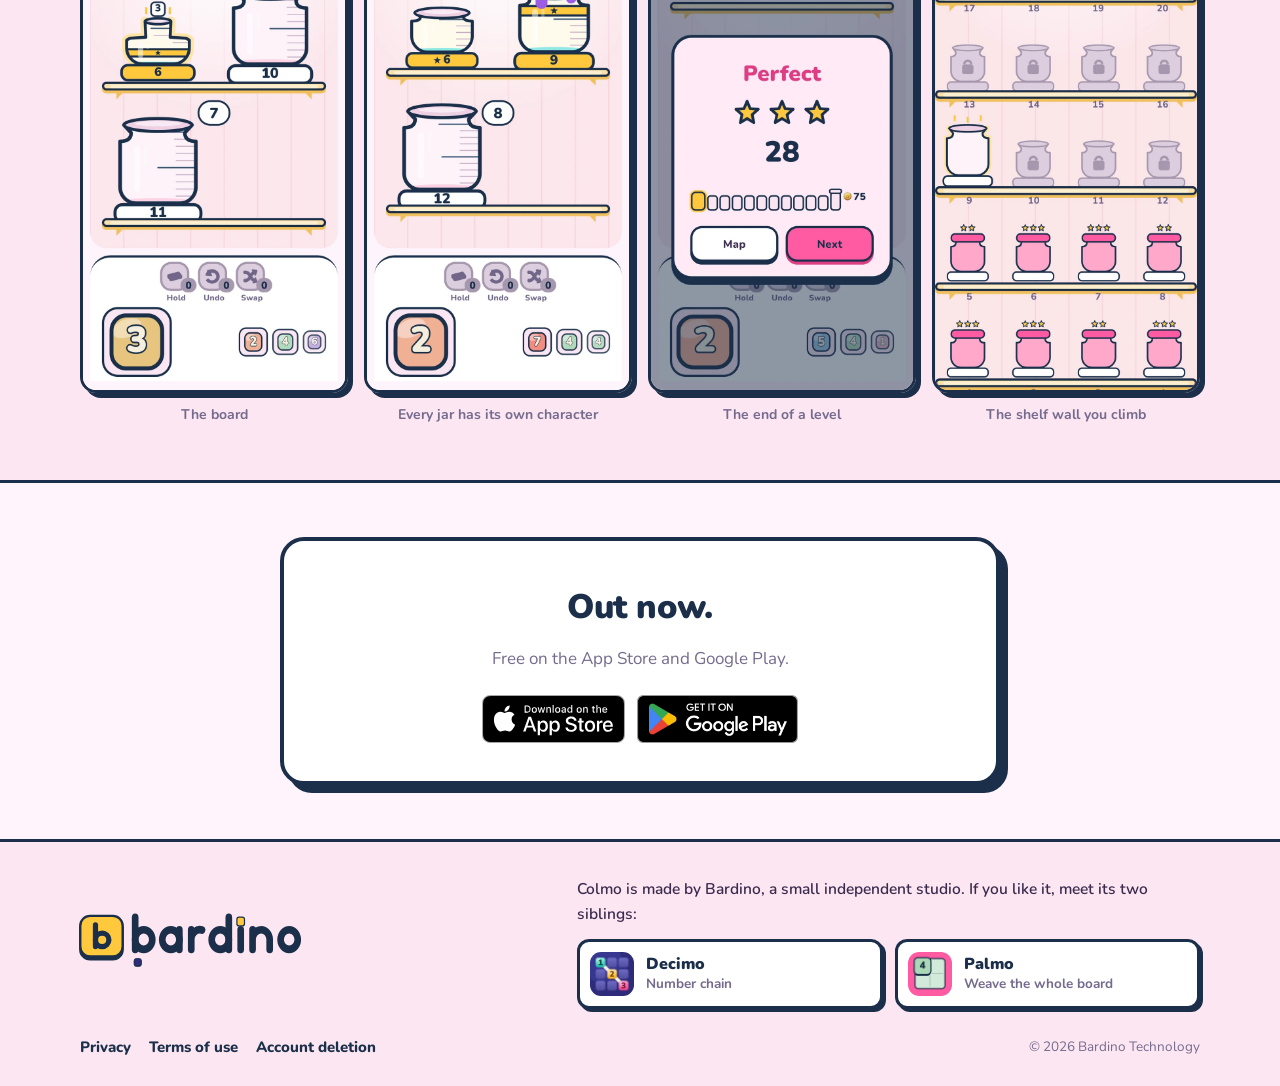
==== commit 51ef27d3: "Footer Bardino logo becomes the intro lockup and plays it once The logo in the shared footer is now " ====
--- a/index.html
+++ b/index.html
@@ -100,7 +100,7 @@
 </script>
 <footer class="aile">
     <div class="kap aile-ust">
-        <a class="aile-marka" href="https://bardino.app/"><svg class="aile-logo" viewBox="0 0 600 124" role="img" aria-label="Bardino"><rect x="4.5" y="13.5" width="91" height="87" rx="21" fill="#1B2F4A" stroke="#1B2F4A" stroke-width="5"/><rect x="4.5" y="7" width="91" height="87" rx="21" fill="#FFC83D" stroke="#1B2F4A" stroke-width="5"/><g fill="none" stroke="#1B2F4A" stroke-width="11.2" stroke-linecap="round"><path d="M37.1 26.1V72.9"/><circle cx="51.5" cy="58.5" r="14.4"/></g><g transform="translate(124 12) scale(.656)"><g fill="none" stroke="currentColor" stroke-width="28" stroke-linecap="round" stroke-linejoin="round"><path d="M16 19V136"/><circle cx="52" cy="100" r="36"/><circle cx="166" cy="100" r="36"/><path d="M202 64V136"/><path d="M252 64V136M252 100A36 36 0 0 1 297.32 65.23"/><circle cx="374" cy="100" r="36"/><path d="M410 19V136"/><path d="M460 64V136"/><path d="M510 64V136M510 100A36 36 0 0 1 582 100V136"/><circle cx="664" cy="100" r="36"/></g><rect x="444" y="5" width="32" height="32" rx="9" fill="#FFC83D" stroke="currentColor" stroke-width="5"/></g></svg></a>
+        <a class="aile-marka" href="https://bardino.app/"><svg class="aile-logo bardino-intro" viewBox="0 0 600 150" data-bardino-intro role="img" aria-label="Bardino"><g class="bi-mark"><g transform="translate(0 6) scale(1.12)"><rect x="4.5" y="9.5" width="91" height="87" rx="21" class="bi-ef bi-es" stroke-width="5"/><rect x="4.5" y="3" width="91" height="87" rx="21" fill="#FFC83D" class="bi-es" stroke-width="5"/><g fill="none" stroke="#1B2F4A" stroke-width="11.2" stroke-linecap="round"><path d="M37.1 22.1V68.9"/><circle cx="51.5" cy="54.5" r="14.4"/></g></g></g><g class="bi-word"><g transform="translate(134 8) scale(.62)" fill="none" stroke="currentColor" stroke-width="28" stroke-linecap="round" stroke-linejoin="round"><path d="M16 19V136"/><circle cx="52" cy="100" r="36"/><circle cx="166" cy="100" r="36"/><path d="M202 64V136"/><path d="M252 64V136M252 100A36 36 0 0 1 297.32 65.23"/><circle cx="374" cy="100" r="36"/><path d="M410 19V136"/><path d="M460 64V136"/><path d="M510 64V136M510 100A36 36 0 0 1 582 100V136"/><circle cx="664" cy="100" r="36"/></g></g><g transform="translate(139 112) scale(.65)"><g class="bi-stone"><rect x="2" y="6" width="32" height="32" rx="9" class="bi-ef bi-es" stroke-width="3.5"/><rect x="2" y="2" width="32" height="32" rx="9" fill="#2E2C7A" class="bi-es" stroke-width="3.5"/></g><g class="bi-stone"><rect x="44" y="6" width="32" height="32" rx="9" class="bi-ef bi-es" stroke-width="3.5"/><rect x="44" y="2" width="32" height="32" rx="9" fill="#FF5BA3" class="bi-es" stroke-width="3.5"/></g><g class="bi-stone"><rect x="86" y="6" width="32" height="32" rx="9" class="bi-ef bi-es" stroke-width="3.5"/><rect x="86" y="2" width="32" height="32" rx="9" fill="#ABD7B6" class="bi-es" stroke-width="3.5"/></g></g><g class="bi-dot" transform="translate(419.2 30.94)"><rect x="-9.92" y="-19.84" width="19.84" height="19.84" rx="5.58" fill="#FFC83D" class="bi-es" stroke-width="3.1"/></g></svg></a>
         <div class="aile-kardes">
             <p>Colmo is made by Bardino, a small independent studio. If you like it, meet its two siblings:</p>
             <ul><li><a href="https://decimo.bardino.app/"><img src="/assets/aile/decimo.webp" alt="" width="44" height="44" loading="lazy"><span><b>Decimo</b><small>Number chain</small></span></a></li><li><a href="https://palmo.bardino.app/"><img src="/assets/aile/palmo.webp" alt="" width="44" height="44" loading="lazy"><span><b>Palmo</b><small>Weave the whole board</small></span></a></li></ul>
@@ -116,5 +116,6 @@
     </div>
 </footer>
 
+<script src="/assets/bardino-intro.js" defer></script>
 </body>
 </html>
--- a/css/style.css
+++ b/css/style.css
@@ -231,3 +231,11 @@
 .f-baglantilar { display: flex; gap: 18px; flex-wrap: wrap; }
 .f-baglantilar a { color: var(--baslik); font-weight: 800; font-size: 15px; text-decoration: none; }
 .f-baglantilar a:hover { color: var(--pembe); text-decoration: underline; }
+
+/* Bardino kilidi ve acilis filmi (assets/bardino-intro.js). Nokta ucarken
+   kutunun ustune cikiyor; overflow gorunur olmali. Kontur ve golge rengi
+   --bi-edge'den, yazi currentColor'dan. */
+.bardino-intro { overflow: visible; }
+.bardino-intro .bi-ef { fill: var(--bi-edge, #1B2F4A); }
+.bardino-intro .bi-es { stroke: var(--bi-edge, #1B2F4A); }
+.aile-marka { --bi-edge: var(--kontur); }
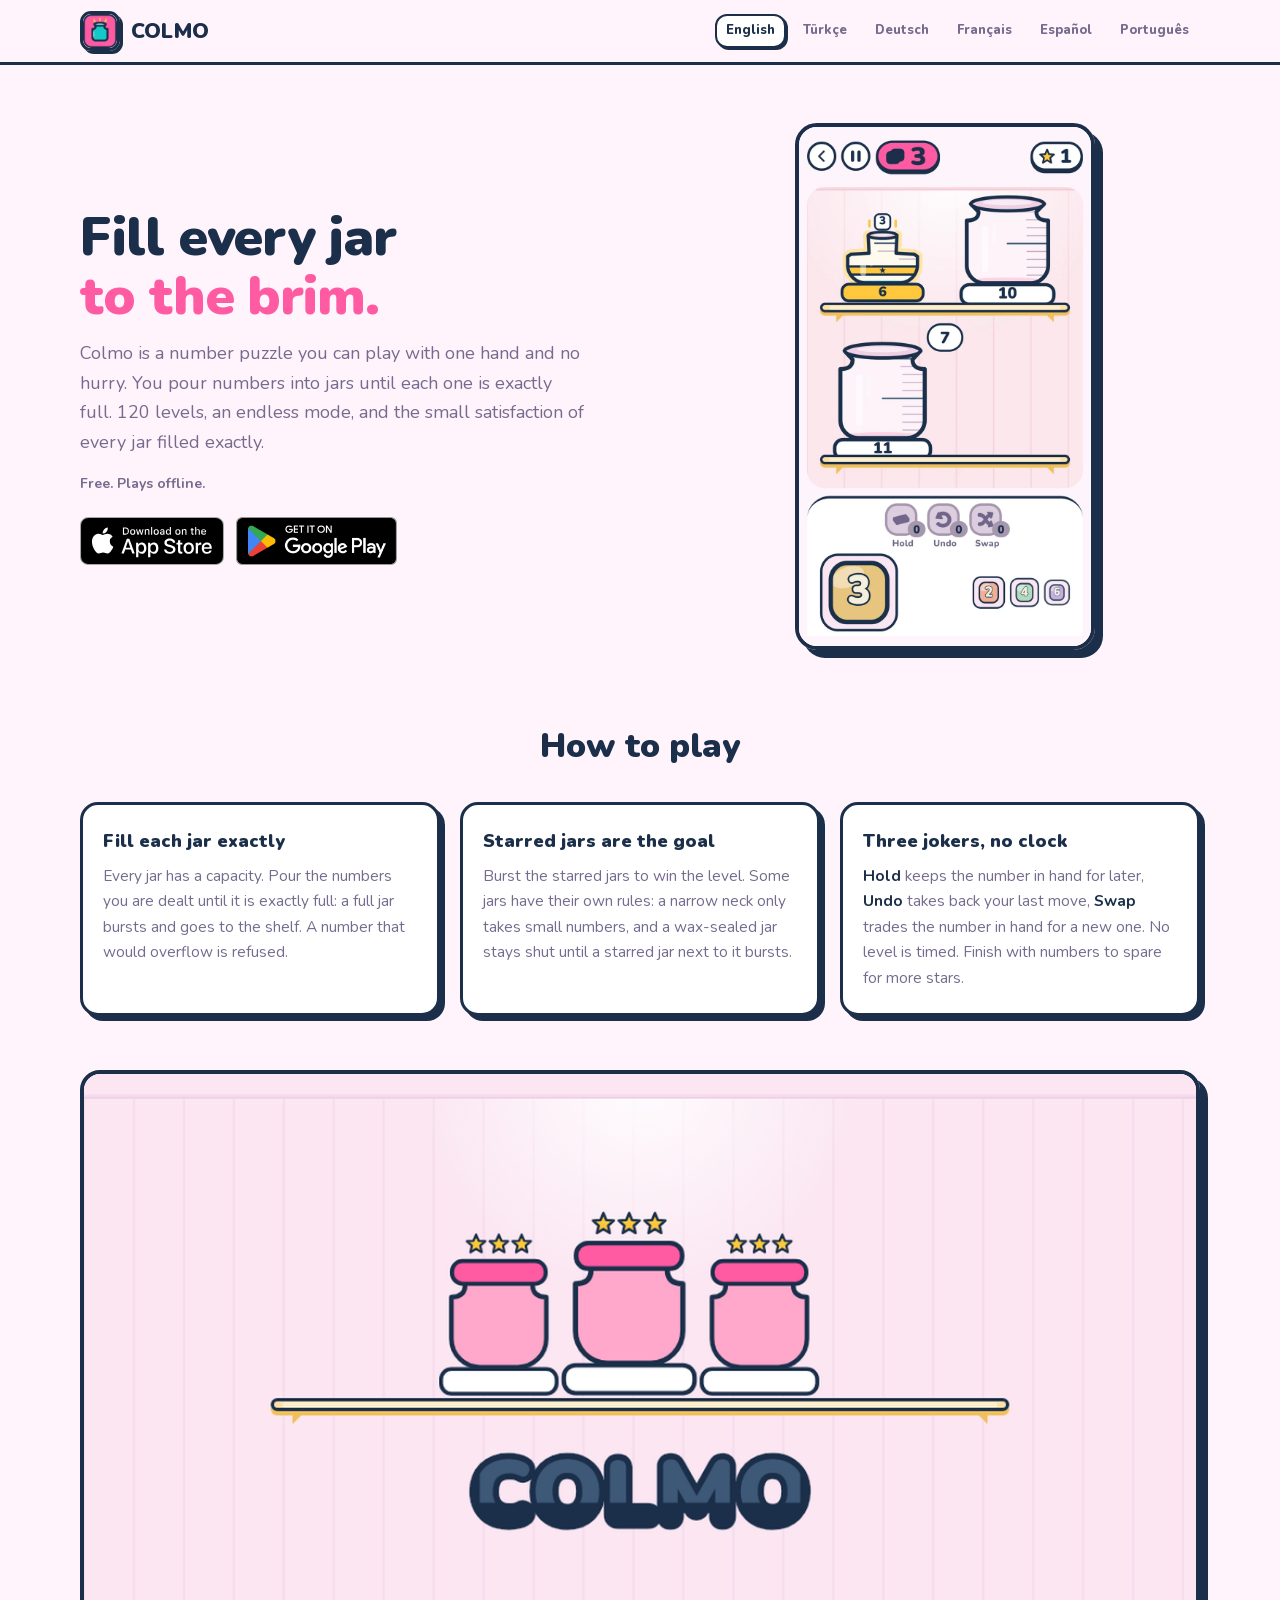
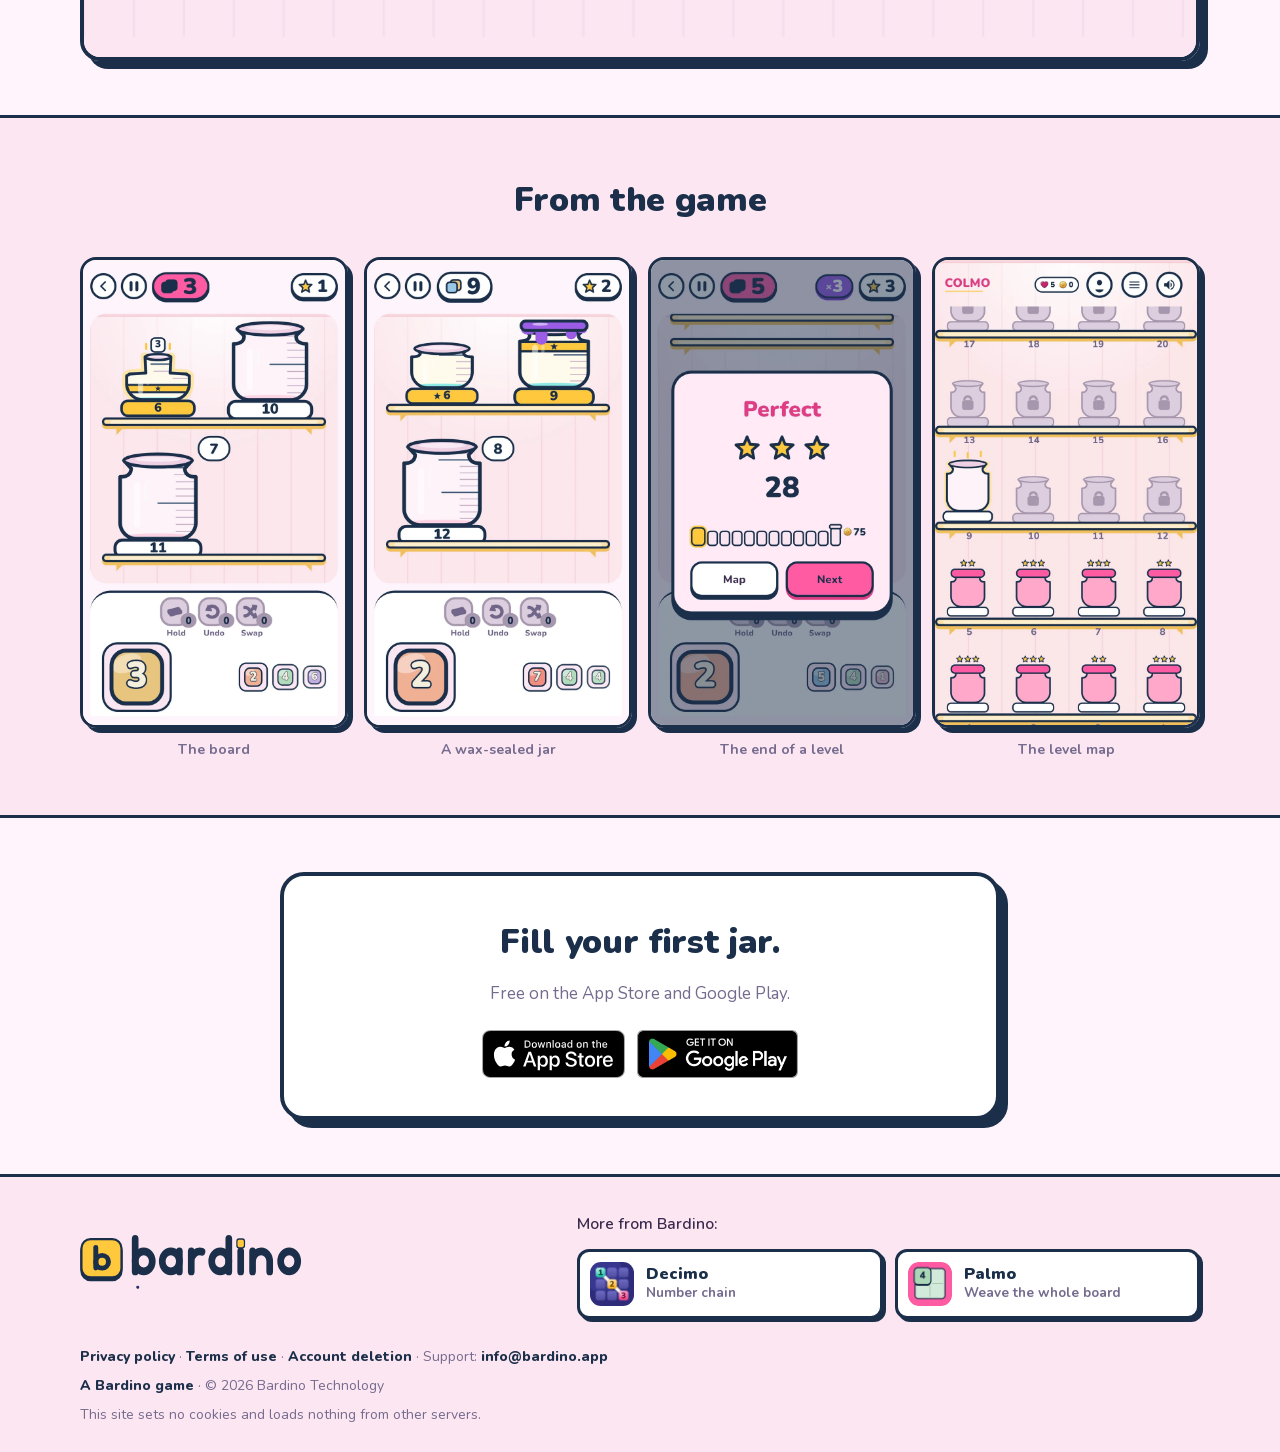
==== commit 44ca0e79: "Fix Colmo legal pages, explain the game, self-host Nunito Legal pages - The language switch and href" ====
--- a/index.html
+++ b/index.html
@@ -3,12 +3,12 @@
 <head>
     <meta charset="UTF-8">
     <meta name="viewport" content="width=device-width, initial-scale=1.0">
-    <meta name="description" content="A calm number puzzle set in a room full of glass jars. Free on Android and iOS.">
+    <meta name="description" content="A calm number puzzle: pour numbers into glass jars until each one is exactly full. 120 levels. Free on Android and iOS.">
     <meta name="robots" content="index, follow">
     <meta property="og:type" content="website">
-    <meta property="og:url" content="https://colmo.bardino.app/index.html">
+    <meta property="og:url" content="https://colmo.bardino.app/">
     <meta property="og:title" content="Colmo - Fill every jar to the brim">
-    <meta property="og:description" content="A calm number puzzle set in a room full of glass jars. Free on Android and iOS.">
+    <meta property="og:description" content="A calm number puzzle: pour numbers into glass jars until each one is exactly full. 120 levels. Free on Android and iOS.">
     <meta property="og:image" content="https://colmo.bardino.app/assets/colmo_share.png">
     <meta property="og:image:width" content="1200">
     <meta property="og:image:height" content="630">
@@ -16,25 +16,24 @@
     <meta property="og:site_name" content="Colmo">
     <meta name="twitter:card" content="summary_large_image">
     <meta name="twitter:title" content="Colmo - Fill every jar to the brim">
-    <meta name="twitter:description" content="A calm number puzzle set in a room full of glass jars. Free on Android and iOS.">
+    <meta name="twitter:description" content="A calm number puzzle: pour numbers into glass jars until each one is exactly full. 120 levels. Free on Android and iOS.">
     <meta name="twitter:image" content="https://colmo.bardino.app/assets/colmo_share.png">
     <meta name="theme-color" content="#FFF4FB" media="(prefers-color-scheme: light)">
     <meta name="theme-color" content="#3A2A4D" media="(prefers-color-scheme: dark)">
     <title>Colmo - Fill every jar to the brim</title>
-    <link rel="canonical" href="https://colmo.bardino.app/index.html">
-    <link rel="alternate" hreflang="en" href="https://colmo.bardino.app/index.html">
-    <link rel="alternate" hreflang="tr" href="https://colmo.bardino.app/tr/index.html">
-    <link rel="alternate" hreflang="de" href="https://colmo.bardino.app/de/index.html">
-    <link rel="alternate" hreflang="fr" href="https://colmo.bardino.app/fr/index.html">
-    <link rel="alternate" hreflang="es" href="https://colmo.bardino.app/es/index.html">
-    <link rel="alternate" hreflang="pt" href="https://colmo.bardino.app/pt/index.html">
+    <link rel="canonical" href="https://colmo.bardino.app/">
+    <link rel="alternate" hreflang="en" href="https://colmo.bardino.app/">
+    <link rel="alternate" hreflang="tr" href="https://colmo.bardino.app/tr/">
+    <link rel="alternate" hreflang="de" href="https://colmo.bardino.app/de/">
+    <link rel="alternate" hreflang="fr" href="https://colmo.bardino.app/fr/">
+    <link rel="alternate" hreflang="es" href="https://colmo.bardino.app/es/">
+    <link rel="alternate" hreflang="pt-BR" href="https://colmo.bardino.app/pt/">
     <link rel="alternate" hreflang="x-default" href="https://colmo.bardino.app/">
     <link rel="icon" type="image/png" href="/favicon.png">
     <link rel="apple-touch-icon" href="/assets/colmo_icon.png">
     <link rel="manifest" href="/manifest.json">
-    <link rel="preconnect" href="https://fonts.googleapis.com">
-    <link rel="preconnect" href="https://fonts.gstatic.com" crossorigin>
-    <link href="https://fonts.googleapis.com/css2?family=Nunito:wght@400;600;700;800;900&display=swap" rel="stylesheet">
+    <link rel="preload" href="/assets/fonts/nunito-400.woff2" as="font" type="font/woff2" crossorigin>
+    <link rel="preload" href="/assets/fonts/nunito-900.woff2" as="font" type="font/woff2" crossorigin>
     <link rel="stylesheet" href="/css/style.css">
 </head>
 <body>
@@ -44,22 +43,28 @@
             <img src="/assets/colmo_icon.png" alt="Colmo" width="40" height="40">
             <b>COLMO</b>
         </a>
-        <div class="diller"><a href="/index.html" hreflang="en" aria-current="page">English</a><a href="/tr/index.html" hreflang="tr">Türkçe</a><a href="/de/index.html" hreflang="de">Deutsch</a><a href="/fr/index.html" hreflang="fr">Français</a><a href="/es/index.html" hreflang="es">Español</a><a href="/pt/index.html" hreflang="pt">Português</a></div>
+        <div class="diller"><a href="/" hreflang="en" lang="en" aria-current="page"><span class="dil-ad">English</span><span class="dil-kod" aria-hidden="true">EN</span></a><a href="/tr/" hreflang="tr" lang="tr"><span class="dil-ad">Türkçe</span><span class="dil-kod" aria-hidden="true">TR</span></a><a href="/de/" hreflang="de" lang="de"><span class="dil-ad">Deutsch</span><span class="dil-kod" aria-hidden="true">DE</span></a><a href="/fr/" hreflang="fr" lang="fr"><span class="dil-ad">Français</span><span class="dil-kod" aria-hidden="true">FR</span></a><a href="/es/" hreflang="es" lang="es"><span class="dil-ad">Español</span><span class="dil-kod" aria-hidden="true">ES</span></a><a href="/pt/" hreflang="pt-BR" lang="pt-BR"><span class="dil-ad">Português</span><span class="dil-kod" aria-hidden="true">PT</span></a></div>
     </div>
 </header>
 
 <section class="kahraman">
     <div class="kap">
         <div>
-            <span class="rozet">Out now</span>
-            <h1>A quiet room,<br><em>a wall of jars.</em></h1>
-            <p class="alt">Colmo is a number puzzle you can play with one hand and no hurry. Jars, shelves, hundreds of levels, and the small satisfaction of one landing exactly right.</p>
+            <h1>Fill every jar<br><em>to the brim.</em></h1>
+            <p class="alt">Colmo is a number puzzle you can play with one hand and no hurry. You pour numbers into jars until each one is exactly full. 120 levels, an endless mode, and the small satisfaction of every jar filled exactly.</p>
             <p class="kucuk">Free. Plays offline.</p>
             <div class="magaza"><a href="https://apps.apple.com/app/colmo-jar-puzzle/id6805859722"><img src="/assets/badges/en/app_store.svg" alt="Colmo on the App Store" width="144" height="48"></a><a href="https://play.google.com/store/apps/details?id=com.bardino.colmo"><img src="/assets/badges/en/google_play.png" alt="Colmo on Google Play" width="161" height="48"></a></div>
         </div>
         <div class="telefon">
             <img src="/assets/shots/01_board.webp" alt="The board" width="800" height="1422" loading="eager">
         </div>
+    </div>
+</section>
+
+<section class="nasil">
+    <div class="kap">
+        <h2>How to play</h2>
+        <ol class="adimlar"><li class="adim"><h3>Fill each jar exactly</h3><p>Every jar has a capacity. Pour the numbers you are dealt until it is exactly full: a full jar bursts and goes to the shelf. A number that would overflow is refused.</p></li><li class="adim"><h3>Starred jars are the goal</h3><p>Burst the starred jars to win the level. Some jars have their own rules: a narrow neck only takes small numbers, and a wax-sealed jar stays shut until a starred jar next to it bursts.</p></li><li class="adim"><h3>Three jokers, no clock</h3><p><b>Hold</b> keeps the number in hand for later, <b>Undo</b> takes back your last move, <b>Swap</b> trades the number in hand for a new one. No level is timed. Finish with numbers to spare for more stars.</p></li></ol>
     </div>
 </section>
 
@@ -70,15 +75,14 @@
 <section class="duvar-bolum">
     <div class="kap">
         <h2>From the game</h2>
-        <p class="bolum-alt">Real screenshots, not mock-ups.</p>
-        <div class="vitrin"><figure><img src="/assets/shots/01_board.webp" alt="The board" width="800" height="1422" loading="lazy"><figcaption>The board</figcaption></figure><figure><img src="/assets/shots/02_wax.webp" alt="Every jar has its own character" width="800" height="1422" loading="lazy"><figcaption>Every jar has its own character</figcaption></figure><figure><img src="/assets/shots/03_result.webp" alt="The end of a level" width="800" height="1422" loading="lazy"><figcaption>The end of a level</figcaption></figure><figure><img src="/assets/shots/04_map.webp" alt="The shelf wall you climb" width="800" height="1422" loading="lazy"><figcaption>The shelf wall you climb</figcaption></figure></div>
+        <div class="vitrin"><figure><img src="/assets/shots/01_board.webp" alt="The board" width="800" height="1422" loading="lazy"><figcaption>The board</figcaption></figure><figure><img src="/assets/shots/02_wax.webp" alt="A wax-sealed jar" width="800" height="1422" loading="lazy"><figcaption>A wax-sealed jar</figcaption></figure><figure><img src="/assets/shots/03_result.webp" alt="The end of a level" width="800" height="1422" loading="lazy"><figcaption>The end of a level</figcaption></figure><figure><img src="/assets/shots/04_map.webp" alt="The level map" width="800" height="1422" loading="lazy"><figcaption>The level map</figcaption></figure></div>
     </div>
 </section>
 
 <section class="kapanis">
     <div class="kap">
         <div class="kutu">
-            <h2>Out now.</h2>
+            <h2>Fill your first jar.</h2>
             <p class="bolum-alt">Free on the App Store and Google Play.</p>
             <div class="magaza"><a href="https://apps.apple.com/app/colmo-jar-puzzle/id6805859722"><img src="/assets/badges/en/app_store.svg" alt="Colmo on the App Store" width="144" height="48"></a><a href="https://play.google.com/store/apps/details?id=com.bardino.colmo"><img src="/assets/badges/en/google_play.png" alt="Colmo on Google Play" width="161" height="48"></a></div>
         </div>
@@ -102,17 +106,14 @@
     <div class="kap aile-ust">
         <a class="aile-marka" href="https://bardino.app/"><svg class="aile-logo bardino-intro" viewBox="0 0 600 150" data-bardino-intro role="img" aria-label="Bardino"><g class="bi-mark"><g transform="translate(0 6) scale(1.12)"><rect x="4.5" y="9.5" width="91" height="87" rx="21" class="bi-ef bi-es" stroke-width="5"/><rect x="4.5" y="3" width="91" height="87" rx="21" fill="#FFC83D" class="bi-es" stroke-width="5"/><g fill="none" stroke="#1B2F4A" stroke-width="11.2" stroke-linecap="round"><path d="M37.1 22.1V68.9"/><circle cx="51.5" cy="54.5" r="14.4"/></g></g></g><g class="bi-word"><g transform="translate(134 8) scale(.62)" fill="none" stroke="currentColor" stroke-width="28" stroke-linecap="round" stroke-linejoin="round"><path d="M16 19V136"/><circle cx="52" cy="100" r="36"/><circle cx="166" cy="100" r="36"/><path d="M202 64V136"/><path d="M252 64V136M252 100A36 36 0 0 1 297.32 65.23"/><circle cx="374" cy="100" r="36"/><path d="M410 19V136"/><path d="M460 64V136"/><path d="M510 64V136M510 100A36 36 0 0 1 582 100V136"/><circle cx="664" cy="100" r="36"/></g></g><g transform="translate(139 112) scale(.65)"><g class="bi-stone"><rect x="2" y="6" width="32" height="32" rx="9" class="bi-ef bi-es" stroke-width="3.5"/><rect x="2" y="2" width="32" height="32" rx="9" fill="#2E2C7A" class="bi-es" stroke-width="3.5"/></g><g class="bi-stone"><rect x="44" y="6" width="32" height="32" rx="9" class="bi-ef bi-es" stroke-width="3.5"/><rect x="44" y="2" width="32" height="32" rx="9" fill="#FF5BA3" class="bi-es" stroke-width="3.5"/></g><g class="bi-stone"><rect x="86" y="6" width="32" height="32" rx="9" class="bi-ef bi-es" stroke-width="3.5"/><rect x="86" y="2" width="32" height="32" rx="9" fill="#ABD7B6" class="bi-es" stroke-width="3.5"/></g></g><g class="bi-dot" transform="translate(419.2 30.94)"><rect x="-9.92" y="-19.84" width="19.84" height="19.84" rx="5.58" fill="#FFC83D" class="bi-es" stroke-width="3.1"/></g></svg></a>
         <div class="aile-kardes">
-            <p>Colmo is made by Bardino, a small independent studio. If you like it, meet its two siblings:</p>
+            <p>More from Bardino:</p>
             <ul><li><a href="https://decimo.bardino.app/"><img src="/assets/aile/decimo.webp" alt="" width="44" height="44" loading="lazy"><span><b>Decimo</b><small>Number chain</small></span></a></li><li><a href="https://palmo.bardino.app/"><img src="/assets/aile/palmo.webp" alt="" width="44" height="44" loading="lazy"><span><b>Palmo</b><small>Weave the whole board</small></span></a></li></ul>
         </div>
     </div>
     <div class="kap aile-alt">
-        <div class="f-baglantilar">
-            <a href="/privacy.html">Privacy</a>
-            <a href="/terms.html">Terms of use</a>
-            <a href="/account-deletion.html">Account deletion</a>
-        </div>
-        <span>&copy; 2026 Bardino Technology</span>
+        <p class="f-baglantilar"><a href="/privacy.html">Privacy policy</a><span class="f-ayrac" aria-hidden="true"> · </span><a href="/terms.html">Terms of use</a><span class="f-ayrac" aria-hidden="true"> · </span><a href="/account-deletion.html">Account deletion</a><span class="f-ayrac" aria-hidden="true"> · </span>Support: <!--email_off--><a href="mailto:info@bardino.app">info@bardino.app</a><!--/email_off--></p>
+        <p class="f-imza"><a href="https://bardino.app/">A Bardino game</a><span class="f-ayrac" aria-hidden="true"> · </span>&copy; 2026 Bardino Technology</p>
+        <p class="f-not">This site sets no cookies and loads nothing from other servers.</p>
     </div>
 </footer>
 
--- a/css/style.css
+++ b/css/style.css
@@ -9,6 +9,15 @@
  * theme.dart'in basinda aynen boyle yaziyor ("a blur is a bug"). Sitede de
  * hicbir yerde blur yok; her kabartma tam piksel, tam renk.
  */
+
+/* Nunito sitenin kendi dosyasi: oyunun TTF'lerinden Latin + Latin Extended-A
+   alt kumesi (tools/build-fonts.py). Google Fonts'tan yuklenmiyor, yani
+   ziyaretcinin IP'si baska bir sunucuya gitmiyor. Lisans assets/fonts/OFL.txt. */
+@font-face { font-family: Nunito; font-style: normal; font-weight: 400; font-display: swap; src: url("/assets/fonts/nunito-400.woff2") format("woff2"); }
+@font-face { font-family: Nunito; font-style: normal; font-weight: 600; font-display: swap; src: url("/assets/fonts/nunito-600.woff2") format("woff2"); }
+@font-face { font-family: Nunito; font-style: normal; font-weight: 700; font-display: swap; src: url("/assets/fonts/nunito-700.woff2") format("woff2"); }
+@font-face { font-family: Nunito; font-style: normal; font-weight: 800; font-display: swap; src: url("/assets/fonts/nunito-800.woff2") format("woff2"); }
+@font-face { font-family: Nunito; font-style: normal; font-weight: 900; font-display: swap; src: url("/assets/fonts/nunito-900.woff2") format("woff2"); }
 
 :root {
   --zemin:   #FFF4FB;
@@ -100,6 +109,7 @@
    birden cok ulkede konusuluyor. */
 .diller { margin-left: auto; display: flex; gap: 6px; flex-wrap: wrap; }
 .diller a {
+  position: relative;
   display: inline-block; padding: 4px 9px; border-radius: var(--r-s);
   font-size: 13px; font-weight: 800; text-decoration: none;
   color: var(--soluk); border: 2px solid transparent;
@@ -108,6 +118,23 @@
 .diller a[aria-current="page"] {
   color: var(--baslik); background: var(--beyaz);
   border-color: var(--kontur); box-shadow: 2px 2px 0 var(--kontur);
+}
+
+/* Telefonda alti dil adi iki satira tasiyordu. 600 px altinda kisa kod
+   gorunur (EN, TR...); tam ad ekran okuyucu icin yerinde kalir, yalnizca
+   gorsel olarak gizlenir. */
+.dil-kod { display: none; }
+@media (max-width: 599px) {
+  .ust .kap { gap: 10px; }
+  .marka { gap: 8px; }
+  .marka b { font-size: 18px; }
+  .diller { gap: 3px; flex-wrap: nowrap; }
+  .diller a { padding: 3px 6px; font-size: 12.5px; }
+  .dil-ad {
+    position: absolute; width: 1px; height: 1px; overflow: hidden;
+    clip: rect(0 0 0 0); clip-path: inset(50%); white-space: nowrap;
+  }
+  .dil-kod { display: inline; }
 }
 
 /* ── Kahraman ────────────────────────────────────────────────────────── */
@@ -118,20 +145,8 @@
   .kahraman .kap { grid-template-columns: 1fr; gap: 30px; }
 }
 
-.rozet {
-  display: inline-flex; align-items: center; gap: 8px;
-  background: var(--sari); color: var(--lacivert);
-  border: 3px solid var(--kontur); border-radius: 999px;
-  box-shadow: 3px 3px 0 var(--kontur);
-  padding: 6px 15px; font-weight: 900; font-size: 14px; letter-spacing: .02em;
-}
-.rozet::before {
-  content: ""; width: 9px; height: 9px; border-radius: 50%;
-  background: var(--lacivert);
-}
-
 .kahraman h1 {
-  margin: 18px 0 14px;
+  margin: 0 0 14px;
   font-size: clamp(34px, 5.6vw, 54px); line-height: 1.08;
   font-weight: 900; letter-spacing: -.02em; color: var(--baslik);
 }
@@ -162,7 +177,11 @@
 }
 .bolum-alt { text-align: center; color: var(--soluk); margin: 10px auto 30px; max-width: 62ch; }
 
-.adimlar { display: grid; grid-template-columns: repeat(3, 1fr); gap: 20px; }
+/* Nasil oynanir: uc kart, oyunun kendi kurali. */
+.nasil { padding-top: 24px; }
+.nasil h2, .duvar-bolum h2 { margin-bottom: 28px; }
+.adimlar { display: grid; grid-template-columns: repeat(3, 1fr); gap: 20px; list-style: none; }
+.adim b { color: var(--baslik); }
 .ozellikler { display: grid; grid-template-columns: repeat(4, 1fr); gap: 18px; }
 @media (max-width: 900px) { .adimlar { grid-template-columns: 1fr; } .ozellikler { grid-template-columns: repeat(2, 1fr); } }
 @media (max-width: 520px) { .ozellikler { grid-template-columns: 1fr; } }
@@ -182,6 +201,14 @@
   width: min(1120px, 92vw); margin: 0 auto;
   border-radius: 20px; border: 4px solid var(--kontur);
   box-shadow: 8px 8px 0 var(--kontur);
+}
+/* Telefonda bant, ustbilgideki logoyu tekrarlayan tam genislikte bir kare
+   oluyordu. Orada kahramandaki telefon karesiyle ayni genislige iner. */
+@media (max-width: 599px) {
+  .bant img {
+    width: min(300px, 76vw); border-width: 3px; border-radius: 16px;
+    box-shadow: 5px 5px 0 var(--kontur);
+  }
 }
 
 /* ── Vitrin ─────────────────────────────────────────────────────────── */
@@ -225,12 +252,14 @@
 .aile-kardes img { width: 44px; height: 44px; border-radius: 11px; flex: none; }
 .aile-kardes b { display: block; color: var(--baslik); font-size: 16px; font-weight: 900; line-height: 1.2; }
 .aile-kardes small { display: block; color: var(--soluk); font-size: 13.5px; font-weight: 700; line-height: 1.35; }
-.aile-alt { display: flex; flex-wrap: wrap; gap: 10px 18px; align-items: center; justify-content: space-between; margin-top: 26px; }
-.aile-alt > span { color: var(--soluk); font-size: 13.5px; }
 @media (prefers-reduced-motion: reduce) { .aile-kardes a { transition: none; } }
-.f-baglantilar { display: flex; gap: 18px; flex-wrap: wrap; }
-.f-baglantilar a { color: var(--baslik); font-weight: 800; font-size: 15px; text-decoration: none; }
-.f-baglantilar a:hover { color: var(--pembe); text-decoration: underline; }
+/* Uc oyun sitesinde ayni sira: yasal baglantilar ve destek, sonra studyo
+   satiri, sonra cerez notu. */
+.aile-alt { margin-top: 26px; display: grid; gap: 6px; }
+.aile-alt p { color: var(--soluk); font-size: 14px; }
+.f-baglantilar { font-size: 15px; }
+.f-baglantilar a, .f-imza a { color: var(--baslik); font-weight: 800; text-decoration: none; }
+.f-baglantilar a:hover, .f-imza a:hover { color: var(--pembe); text-decoration: underline; }
 
 /* Bardino kilidi ve acilis filmi (assets/bardino-intro.js). Nokta ucarken
    kutunun ustune cikiyor; overflow gorunur olmali. Kontur ve golge rengi
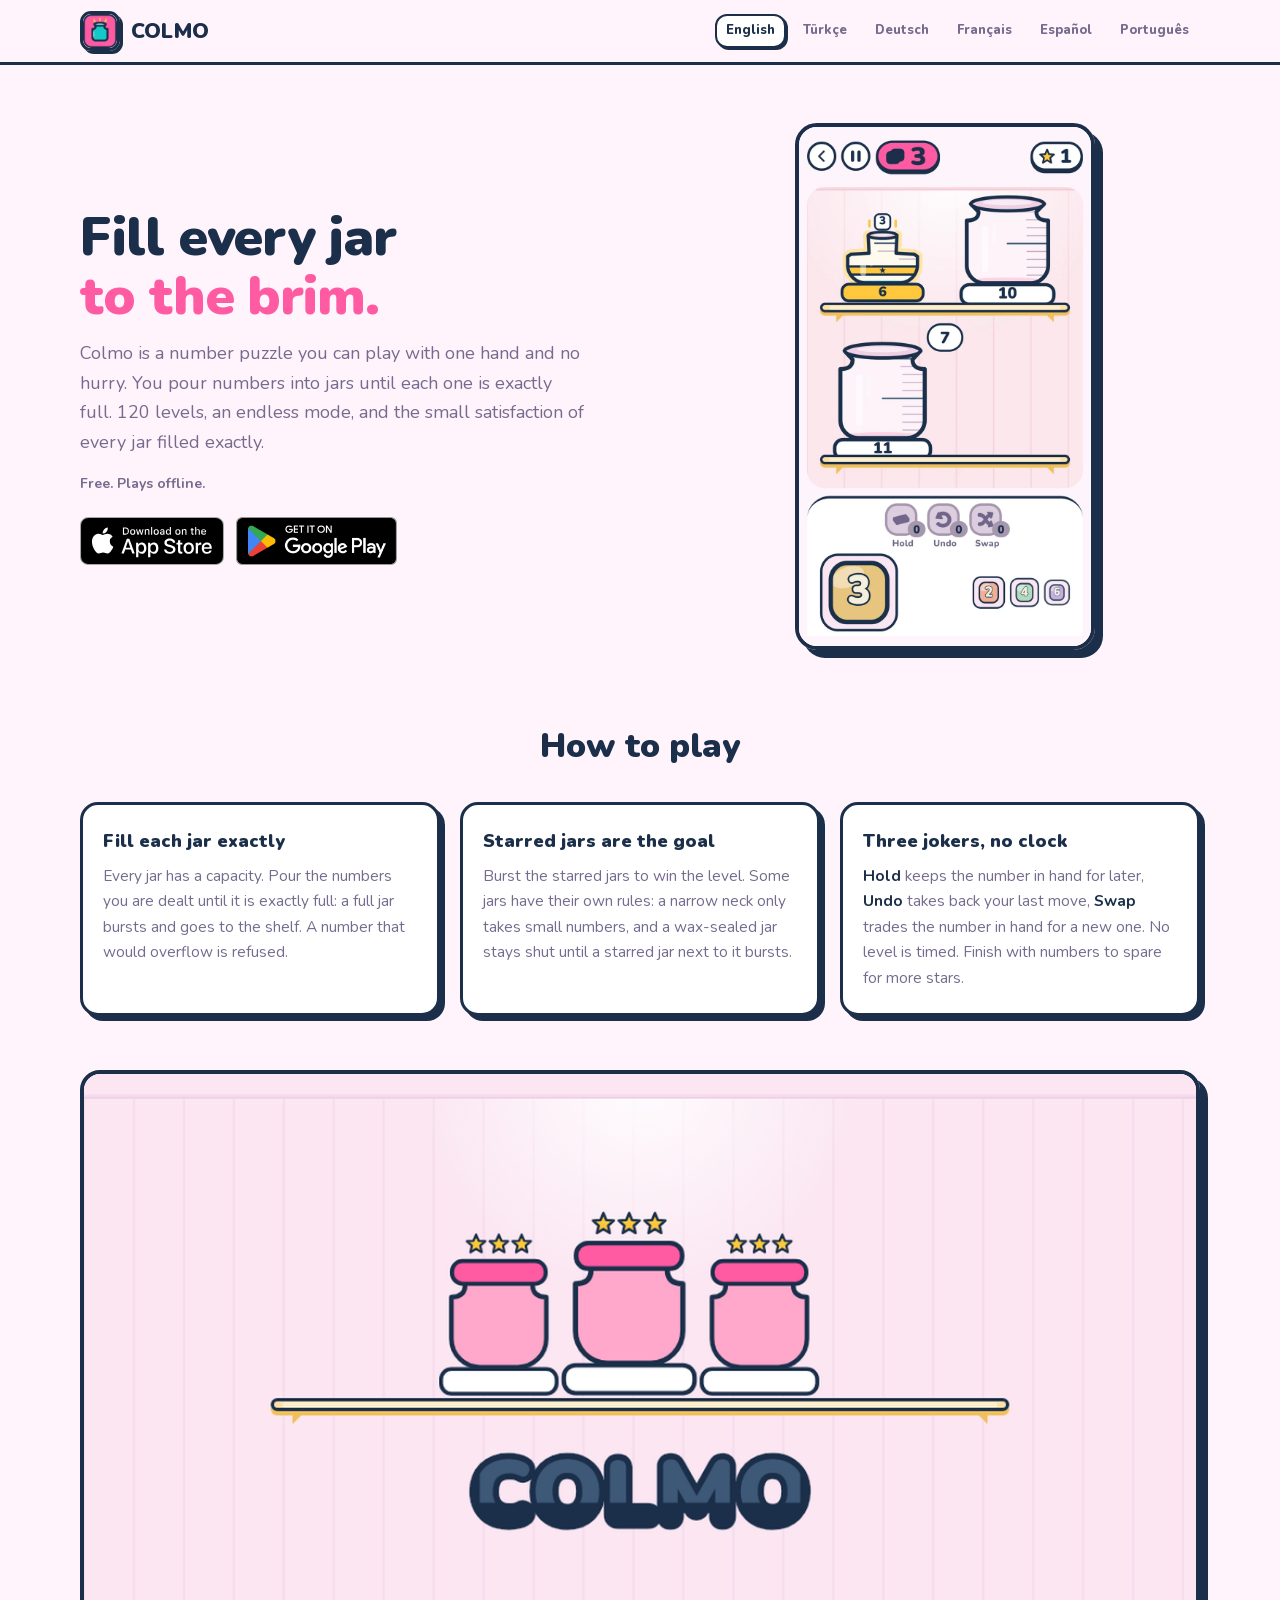
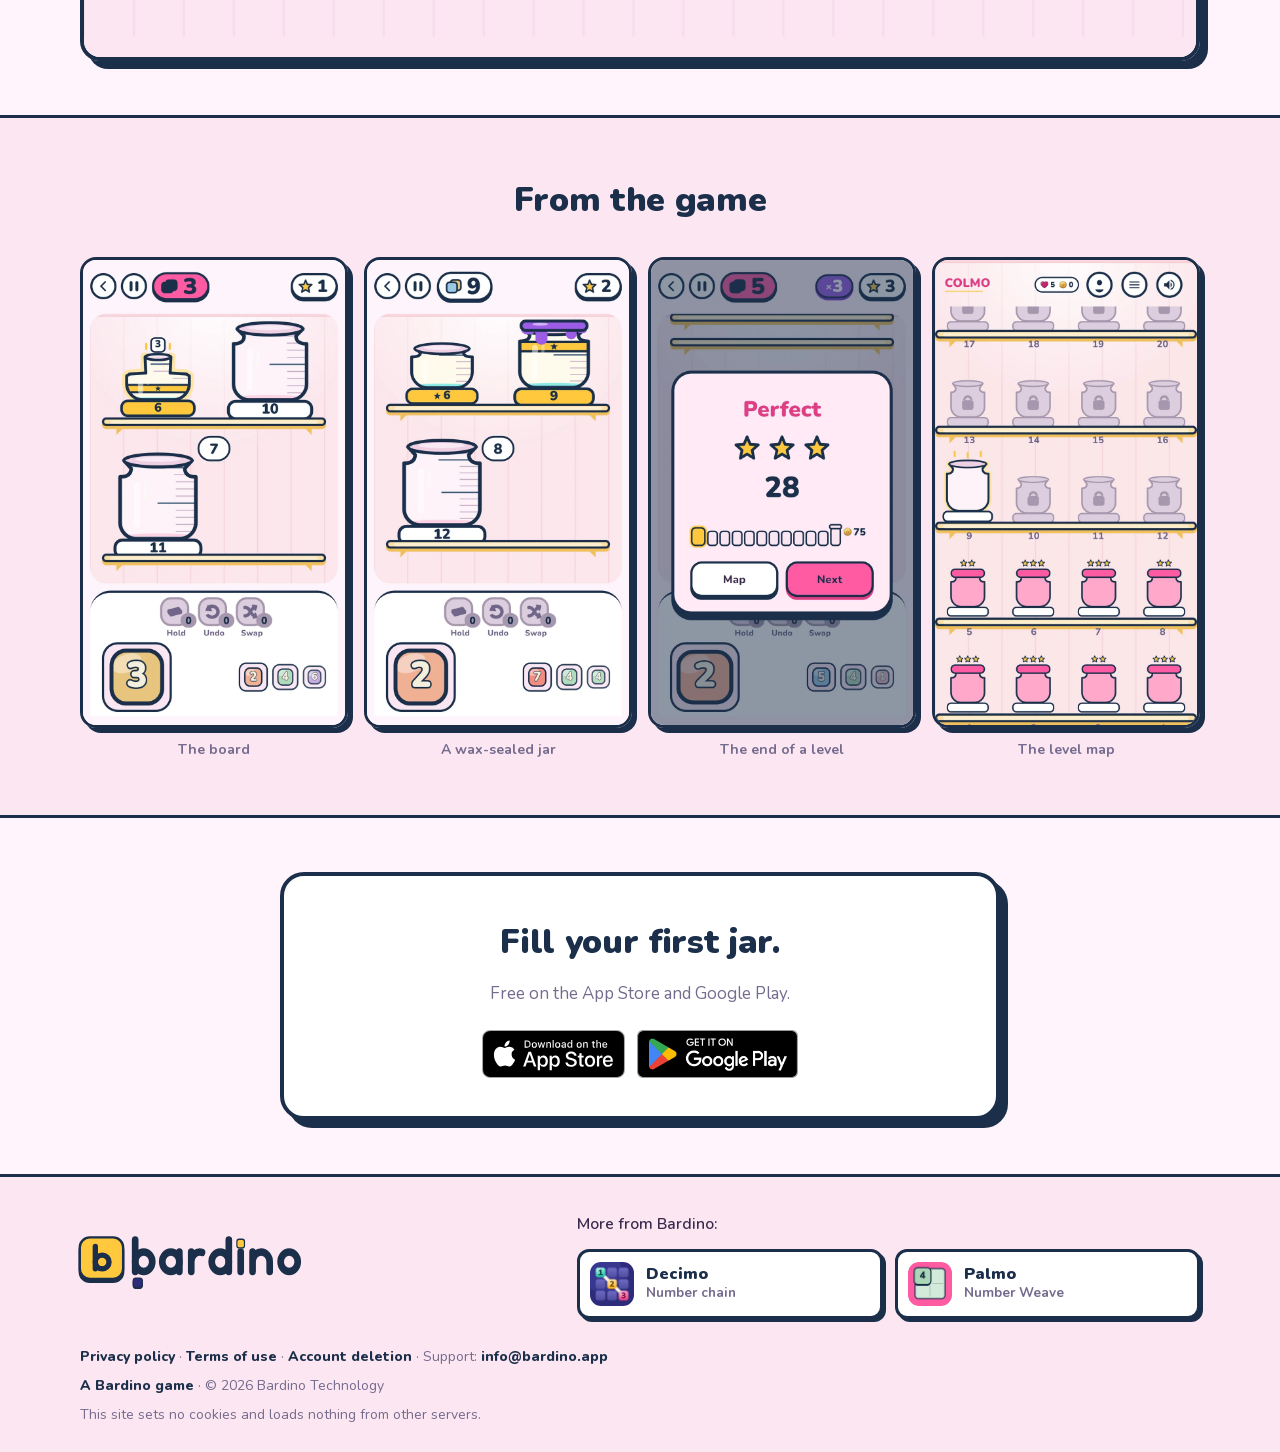
==== commit 30aa2e1d: "Use Palmo's store name in the sibling card Palmo's site now titles itself with its store name (Numbe" ====
--- a/index.html
+++ b/index.html
@@ -107,7 +107,7 @@
         <a class="aile-marka" href="https://bardino.app/"><svg class="aile-logo bardino-intro" viewBox="0 0 600 150" data-bardino-intro role="img" aria-label="Bardino"><g class="bi-mark"><g transform="translate(0 6) scale(1.12)"><rect x="4.5" y="9.5" width="91" height="87" rx="21" class="bi-ef bi-es" stroke-width="5"/><rect x="4.5" y="3" width="91" height="87" rx="21" fill="#FFC83D" class="bi-es" stroke-width="5"/><g fill="none" stroke="#1B2F4A" stroke-width="11.2" stroke-linecap="round"><path d="M37.1 22.1V68.9"/><circle cx="51.5" cy="54.5" r="14.4"/></g></g></g><g class="bi-word"><g transform="translate(134 8) scale(.62)" fill="none" stroke="currentColor" stroke-width="28" stroke-linecap="round" stroke-linejoin="round"><path d="M16 19V136"/><circle cx="52" cy="100" r="36"/><circle cx="166" cy="100" r="36"/><path d="M202 64V136"/><path d="M252 64V136M252 100A36 36 0 0 1 297.32 65.23"/><circle cx="374" cy="100" r="36"/><path d="M410 19V136"/><path d="M460 64V136"/><path d="M510 64V136M510 100A36 36 0 0 1 582 100V136"/><circle cx="664" cy="100" r="36"/></g></g><g transform="translate(139 112) scale(.65)"><g class="bi-stone"><rect x="2" y="6" width="32" height="32" rx="9" class="bi-ef bi-es" stroke-width="3.5"/><rect x="2" y="2" width="32" height="32" rx="9" fill="#2E2C7A" class="bi-es" stroke-width="3.5"/></g><g class="bi-stone"><rect x="44" y="6" width="32" height="32" rx="9" class="bi-ef bi-es" stroke-width="3.5"/><rect x="44" y="2" width="32" height="32" rx="9" fill="#FF5BA3" class="bi-es" stroke-width="3.5"/></g><g class="bi-stone"><rect x="86" y="6" width="32" height="32" rx="9" class="bi-ef bi-es" stroke-width="3.5"/><rect x="86" y="2" width="32" height="32" rx="9" fill="#ABD7B6" class="bi-es" stroke-width="3.5"/></g></g><g class="bi-dot" transform="translate(419.2 30.94)"><rect x="-9.92" y="-19.84" width="19.84" height="19.84" rx="5.58" fill="#FFC83D" class="bi-es" stroke-width="3.1"/></g></svg></a>
         <div class="aile-kardes">
             <p>More from Bardino:</p>
-            <ul><li><a href="https://decimo.bardino.app/"><img src="/assets/aile/decimo.webp" alt="" width="44" height="44" loading="lazy"><span><b>Decimo</b><small>Number chain</small></span></a></li><li><a href="https://palmo.bardino.app/"><img src="/assets/aile/palmo.webp" alt="" width="44" height="44" loading="lazy"><span><b>Palmo</b><small>Weave the whole board</small></span></a></li></ul>
+            <ul><li><a href="https://decimo.bardino.app/"><img src="/assets/aile/decimo.webp" alt="" width="44" height="44" loading="lazy"><span><b>Decimo</b><small>Number chain</small></span></a></li><li><a href="https://palmo.bardino.app/"><img src="/assets/aile/palmo.webp" alt="" width="44" height="44" loading="lazy"><span><b>Palmo</b><small>Number Weave</small></span></a></li></ul>
         </div>
     </div>
     <div class="kap aile-alt">
